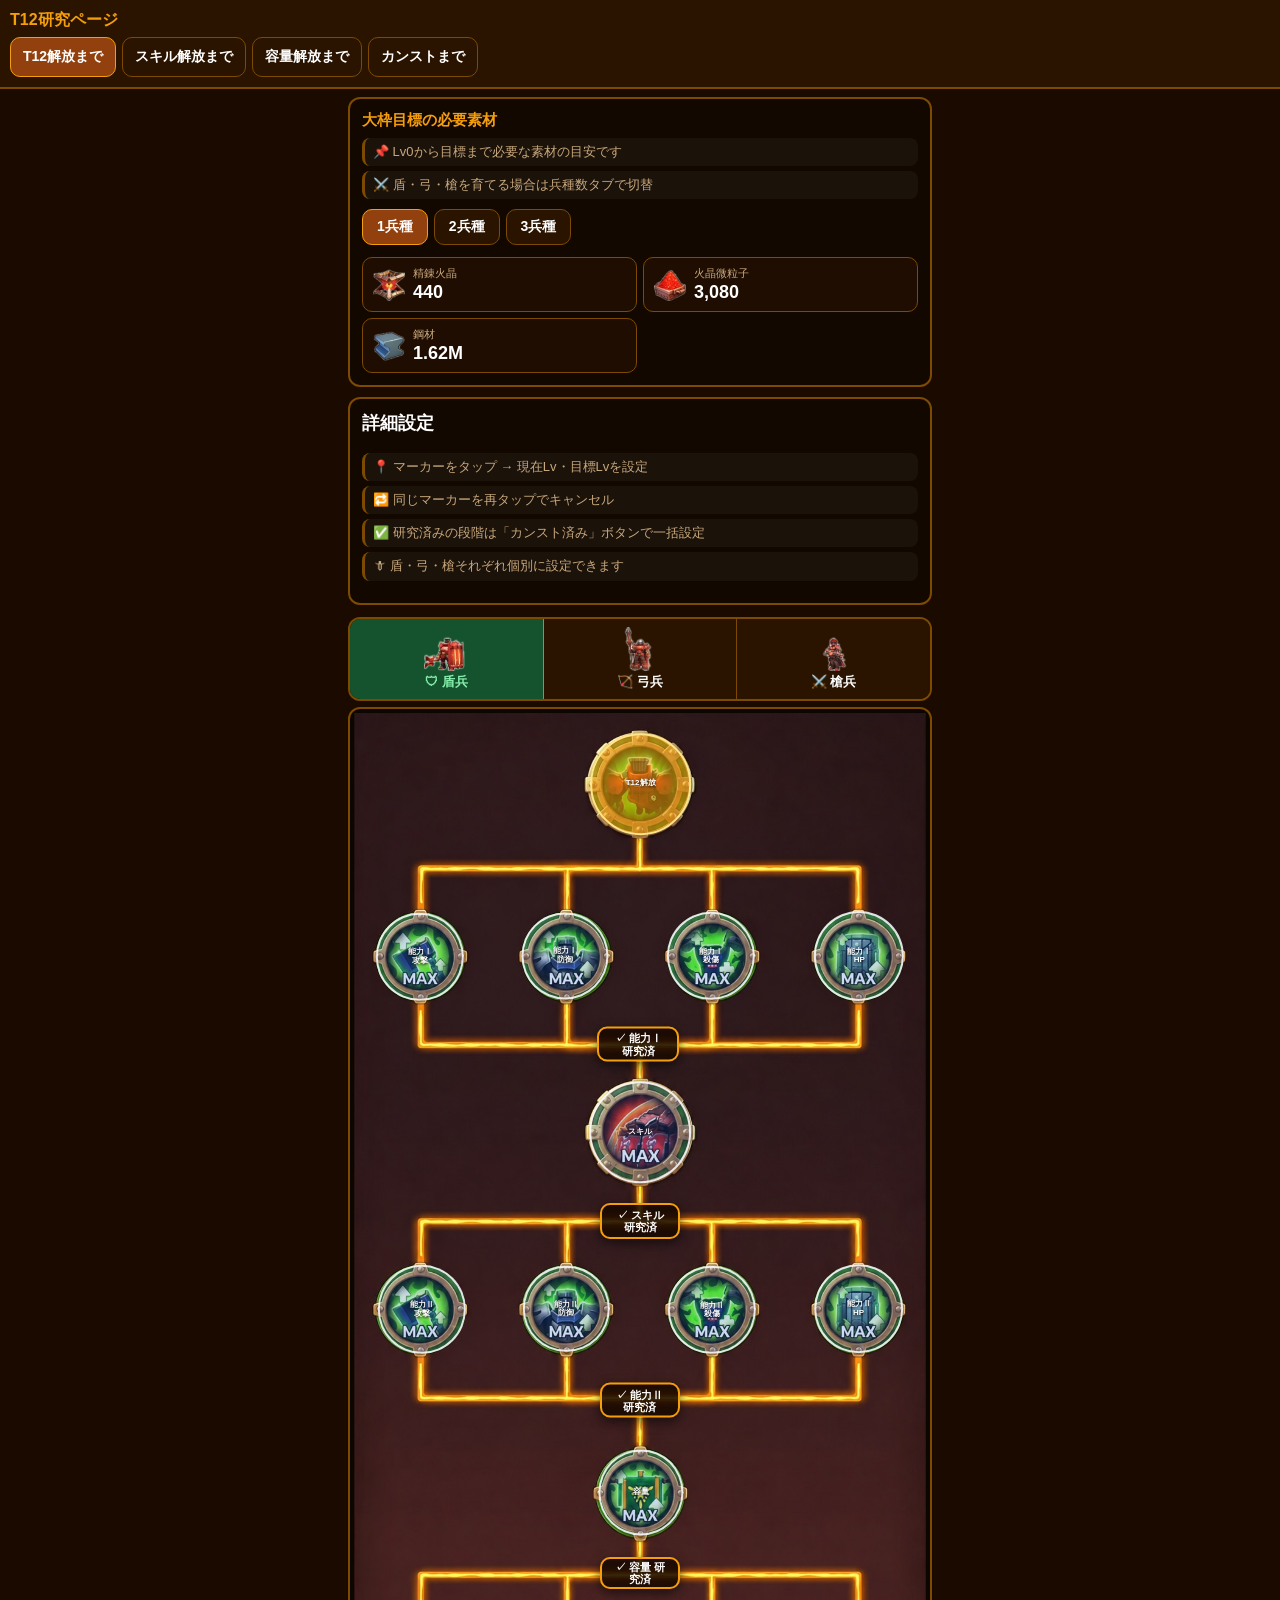
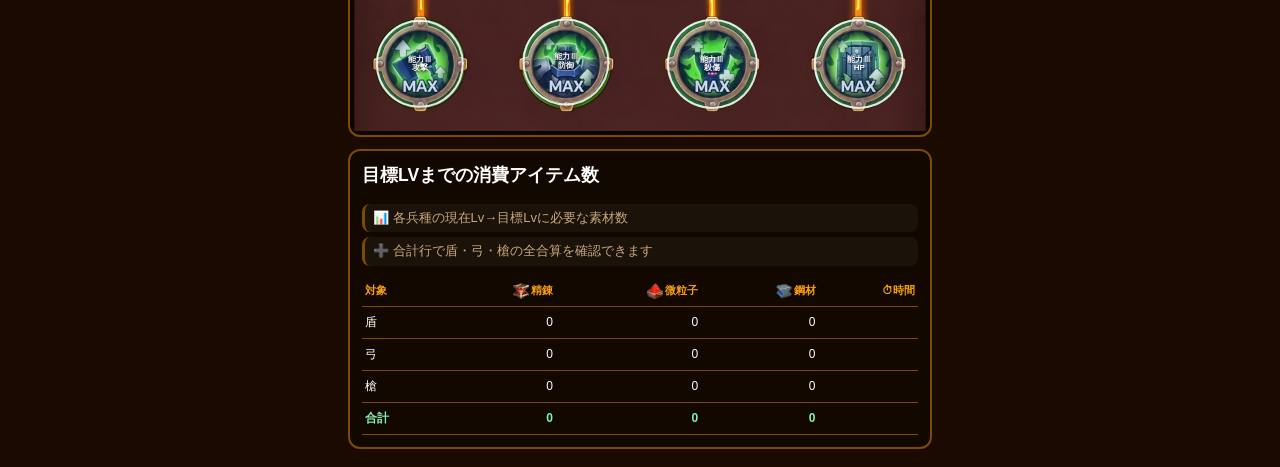
==== index.html @ 1736b0c7 "Update index.html" ====
<!doctype html>
<html lang="ja">
<head>
<meta charset="utf-8">
<meta name="viewport" content="width=device-width,initial-scale=1">
<title>T12研究ページ</title>
<style>
*{box-sizing:border-box;-webkit-tap-highlight-color:transparent}
body{margin:0;background:#1a0a00;color:#fff;font-family:Arial,"Yu Gothic",Meiryo,sans-serif;font-size:15px}
header{background:#2a1400;border-bottom:2px solid #7c4a00;padding:10px;display:flex;gap:6px;align-items:center;flex-wrap:wrap}
header strong{width:100%;font-size:16px;color:#f59e0b}
button,select{padding:10px 12px;border-radius:10px;border:1px solid #7c4a00;background:#2a1400;color:#fff;font-weight:700;font-size:14px;touch-action:manipulation}
button.active{background:#b45309;border-color:#f59e0b}
.goal.active{background:#92400e;border-color:#f59e0b}
.main{display:block;padding:8px;max-width:600px;margin:0 auto}
.stage{background:#0d0600;border:2px solid #7c4a00;border-radius:12px;overflow:hidden;padding:4px}
#treeWrap{position:relative;display:block;line-height:0;width:100%}
#treeImage{display:block;width:100%;height:auto}
.marker{position:absolute;transform:translate(-50%,-50%);border-radius:50%;background:rgba(37,99,235,.20);border:2px solid rgba(255,255,255,.85);display:flex;align-items:center;justify-content:center;text-align:center;line-height:1.05;font-size:8px;font-weight:900;color:#fff;text-shadow:0 1px 3px #000;cursor:pointer;z-index:5;padding:0}
.marker:hover,.marker.selected{background:rgba(245,158,11,.55);border-color:#fde68a}
.node-editor{display:none;position:fixed;left:8px;right:8px;bottom:8px;z-index:100;background:#1a0a00;border:2px solid #f59e0b;border-radius:16px;padding:12px;box-shadow:0 18px 50px rgba(0,0,0,.7);max-height:45vh;overflow:auto}
.node-editor.open{display:block}
.node-editor h3{margin:0 0 10px;color:#f59e0b}
.editor-row{display:grid;grid-template-columns:1fr 1fr;gap:10px;margin-bottom:10px}
.editor-row label{display:block;color:#fcd9a0;font-size:12px;margin-bottom:4px}
.editor-row select{width:100%}
.editor-actions{display:flex;gap:8px}
.editor-actions button{flex:1;padding:10px}
h2,h3{margin-top:0}
.info{color:#c9a87c;line-height:1.6;font-size:13px}
.goal-result{background:#120800;border:2px solid #7c4a00;border-radius:12px;padding:12px;margin-bottom:10px}
.goal-result h3{margin:0 0 8px;font-size:15px;color:#f59e0b}
.tree-troops{display:flex;gap:6px;margin:0 0 8px;flex-wrap:wrap}
.total-box{background:#120800;border:2px solid #7c4a00;border-radius:12px;padding:12px;margin-bottom:10px}
.result-table{width:100%;border-collapse:collapse;margin-top:8px}
.result-table th,.result-table td{border-bottom:1px solid #7c4a00;padding:7px 3px;text-align:right;font-size:12px}
.result-table th:first-child,.result-table td:first-child{text-align:left}
.result-table th{color:#f59e0b;font-size:11px}
.count-tabs{display:flex;gap:6px;margin:8px 0 12px}
.count-tab{padding:8px 14px;border-radius:10px;border:1px solid #7c4a00;background:#2a1400;color:#fff;font-weight:800;cursor:pointer;touch-action:manipulation}
.count-tab.active{background:#92400e;border-color:#f59e0b}
.material-grid{display:grid;grid-template-columns:1fr 1fr;gap:6px}
.material-card{background:#1e0d00;border:1px solid #7c4a00;border-radius:10px;padding:8px 10px;display:flex;align-items:center;gap:8px}
.material-icon{width:32px;height:32px;object-fit:contain;flex:none;image-rendering:auto}
.material-card .label{color:#c9a87c;font-size:11px}
.material-card .value{font-size:18px;font-weight:900;margin-top:1px;color:#fff}
.material-card.time-card{grid-column:1/-1}
.quick-btn{touch-action:none;-webkit-user-select:none;user-select:none;position:absolute;transform:translate(-50%,-50%);border-radius:10px;border:2px solid #f59e0b;background:rgba(26,10,0,.88);color:#fff;font-weight:900;font-size:11px;display:flex;align-items:center;justify-content:center;text-align:center;line-height:1.1;z-index:8;cursor:pointer;box-shadow:0 4px 12px rgba(0,0,0,.6)}
.quick-btn.selected{background:rgba(180,83,9,.88);border-color:#fde68a}
/* 兵種バー */
.troop-bar{display:flex;gap:0;margin:0 0 6px;border-radius:12px;overflow:hidden;border:2px solid #7c4a00}
.troop-bar .troop{flex:1;border-radius:0;border:none;border-right:1px solid #7c4a00;padding:8px 4px;font-size:13px;background:#2a1400;transition:background .15s;display:flex;flex-direction:column;align-items:center;gap:2px}
.troop-bar .troop:last-child{border-right:none}
.troop-bar .troop.active{background:#92400e;color:#fde68a;font-weight:900}
/* エディター */
.editor-header{display:flex;align-items:center;justify-content:space-between;margin-bottom:10px}
.editor-header h3{margin:0;color:#f59e0b;font-size:15px}
.close-x{background:none;border:none;color:#94a3b8;font-size:20px;padding:4px 8px;cursor:pointer;border-radius:6px}
.lv-block{padding:8px;border-radius:10px}
.current-block{background:#0d2a0d;border:1px solid #166534}
.current-block label{color:#86efac !important;font-weight:700}
.target-block{background:#1a1200;border:1px solid #92400e}
.target-block label{color:#fde68a !important;font-weight:700}
.btn-current{width:100%;margin-top:8px;background:#166534;border-color:#22c55e;font-size:12px;padding:7px}
.btn-target{width:100%;margin-top:8px;background:#92400e;border-color:#f59e0b;font-size:12px;padding:7px}
/* 兵種カラー */
.troop-bar .troop-shield.active{background:#14532d;border-color:#22c55e;color:#86efac}
.troop-bar .troop-bow.active{background:#713f12;border-color:#eab308;color:#fef08a}
.troop-bar .troop-spear.active{background:#1e3a5f;border-color:#3b82f6;color:#93c5fd}
.troop-bar .troop-shield:not(.active):hover{background:#166534}
.troop-bar .troop-bow:not(.active):hover{background:#854d0e}
.troop-bar .troop-spear:not(.active):hover{background:#1d4ed8}
/* リセットボタン */
.btn-reset{width:100%;margin-top:8px;background:#4c1d1d;border:1px solid #ef4444;color:#fca5a5;font-size:12px;padding:7px;border-radius:10px;font-weight:700;touch-action:manipulation}
/* 使い方説明リスト */
.info-list{margin:6px 0 10px;display:flex;flex-direction:column;gap:5px}
.info-item{font-size:13px;color:#c9a87c;padding:5px 8px;background:rgba(255,255,255,.04);border-radius:8px;border-left:3px solid #7c4a00;line-height:1.4}
/* テーブルアイコン */
.th-icon{width:16px;height:16px;vertical-align:middle;margin-right:2px;object-fit:contain}
.troop-img{width:44px;height:44px;object-fit:contain}
</style>
</head>
<body>
<header>
<strong style="width:100%;font-size:16px">T12研究ページ</strong>
<button class="goal active" data-goal="unlock">T12解放まで</button>
<button class="goal" data-goal="skill">スキル解放まで</button>
<button class="goal" data-goal="capacity">容量解放まで</button>
<button class="goal" data-goal="max">カンストまで</button>
</header>

<div class="main">
<section>
  <div class="goal-result">
    <h3>大枠目標の必要素材</h3>
    <div class="info-list">
  <div class="info-item">📌 Lv0から目標まで必要な素材の目安です</div>
  <div class="info-item">⚔️ 盾・弓・槍を育てる場合は兵種数タブで切替</div>
</div>
    <div class="count-tabs">
      <button class="count-tab active" data-count="1">1兵種</button>
      <button class="count-tab" data-count="2">2兵種</button>
      <button class="count-tab" data-count="3">3兵種</button>
    </div>
    <div id="goalResult"></div>
  </div>
  <div class="total-box" style="margin-bottom:12px">
    <h3>詳細設定</h3>
    <div class="info-list">
      <div class="info-item">📍 マーカーをタップ → 現在Lv・目標Lvを設定</div>
      <div class="info-item">🔁 同じマーカーを再タップでキャンセル</div>
      <div class="info-item">✅ 研究済みの段階は「カンスト済み」ボタンで一括設定</div>
      <div class="info-item">🗡 盾・弓・槍それぞれ個別に設定できます</div>
    </div>
  </div>
<div class="troop-bar">
    <button class="troop troop-shield active" data-troop="shield"><img src="shield_char.png" class="troop-img">🛡 盾兵</button>
    <button class="troop troop-bow" data-troop="bow"><img src="bow_char.png" class="troop-img">🏹 弓兵</button>
    <button class="troop troop-spear" data-troop="spear"><img src="spear_char.png" class="troop-img">⚔️ 槍兵</button>
  </div>
  <div class="stage">
  <div id="treeWrap">
    <img id="treeImage" src="S__123273220_0.jpg" alt="T12研究ツリー">
  </div>
</div>

  <div class="total-box" style="margin-top:12px">
    <h3>目標LVまでの消費アイテム数</h3>
    <div class="info-list">
  <div class="info-item">📊 各兵種の現在Lv→目標Lvに必要な素材数</div>
  <div class="info-item">➕ 合計行で盾・弓・槍の全合算を確認できます</div>
</div>
    <div id="totalResult"></div>
  </div>

</section>

<div id="nodeEditor" class="node-editor">
  <div class="editor-header">
    <h3 id="editorTitle">研究設定</h3>
    <button id="editorCloseX" class="close-x">✕</button>
  </div>
  <div class="editor-row">
    <div class="lv-block current-block">
      <label>📍 現在Lv</label>
      <select id="editorCurrent"></select>
      <button id="editorMaxCurrent" class="btn-current">✓ カンスト済み</button>
    </div>
    <div class="lv-block target-block">
      <label>🎯 目標Lv</label>
      <select id="editorTarget"></select>
      <button id="editorMaxTarget" class="btn-target">↑ Lv MAX</button>
    </div>
  </div>
  <div class="editor-actions">
    <button id="editorCalc">📊 計算する</button>
    <button id="editorClose">閉じる</button>
  </div>
</div>
</div>

<script>

const ICONS = {
  refined: "refined.png",
  particle: "particle.png",
  steel: "steel.png"
};

function materialCard(key, label, value){
  return `<div class="material-card">
    <img class="material-icon" src="${ICONS[key]}" alt="${label}">
    <div><div class="label">${label}</div><div class="value">${fmt(value)}</div></div>
  </div>`;
}

function fmtTime(sec){
  if(!sec || sec <= 0) return "";
  sec = Math.round(sec);
  const d = Math.floor(sec / 86400);
  const h = Math.floor((sec % 86400) / 3600);
  const m = Math.floor((sec % 3600) / 60);
  const s = sec % 60;
  const hms = [h,m,s].map(v=>String(v).padStart(2,"0")).join(":");
  return d > 0 ? d + "D " + hms : hms;
}

const GOAL_COSTS = {
  unlock:   { label:"T12解放まで",   steel:1620000,  refined:440,  particle:3080,  time:0 },
  skill:    { label:"スキル解放まで", steel:4263000,  refined:898,  particle:6235,  time:10087200 },
  capacity: { label:"容量解放まで",   steel:10274250, refined:2456, particle:30504, time:24110640 },
  max:      { label:"カンストまで",   steel:17774250, refined:3895, particle:67944, time:76814640 }
};
let resultTroopCount = 1;


function renderGoalResult(){
  const c = GOAL_COSTS[goal];
  const count = resultTroopCount;
  document.getElementById("goalResult").innerHTML = `
    <div class="material-grid">
      ${materialCard("refined", "精錬火晶", c.refined * count)}
      ${materialCard("particle", "火晶微粒子", c.particle * count)}
      ${materialCard("steel", "鋼材", c.steel * count)}
      ${c.time ? `<div class="material-card time-card"><div><div class="label">⏱ 研究時間</div><div class="value" style="font-size:16px">${fmtTime(c.time * count)}</div></div></div>` : ""}
    </div>
  `;
}


const COSTS = {
  unlock:       { refined:440,  particle:3080,  steel:1620000, time:0 },
  ability1_each:{ refined:77,   particle:545,   steel:510750,  time:1225800 },
  skill:        { refined:150,  particle:975,   steel:600000,  time:5184000 },
  ability2_each:{ refined:360,  particle:5610,  steel:1350000, time:3240000 },
  capacity:     { refined:117,  particle:1829,  steel:611250,  time:1063440 },
  ability3_each:{ refined:360,  particle:9360,  steel:1875000, time:13176000 }
};

function costForNode(key, lv){
  lv = Number(lv) || 0;
  if(lv <= 0) return {refined:0, particle:0, steel:0, time:0};
  if(key === "unlock"){
    return scaleCost(COSTS.unlock, lv / 1);
  }
  if(key.startsWith("ability1_")){
    return scaleCost(COSTS.ability1_each, lv / 20);
  }
  if(key === "skill"){
    return scaleCost(COSTS.skill, lv / 3);
  }
  if(key.startsWith("ability2_")){
    return scaleCost(COSTS.ability2_each, lv / 50);
  }
  if(key === "capacity"){
    return scaleCost(COSTS.capacity, lv / 15);
  }
  if(key.startsWith("ability3_")){
    return scaleCost(COSTS.ability3_each, lv / 50);
  }
  return {refined:0, particle:0, steel:0, time:0};
}

function scaleCost(c, rate){
  return {
    refined: c.refined * rate,
    particle: c.particle * rate,
    steel: c.steel * rate,
    time: (c.time || 0) * rate
  };
}

function addCost(a,b){
  a.refined += b.refined || 0;
  a.particle += b.particle || 0;
  a.steel += b.steel || 0;
  a.time += b.time || 0;
  return a;
}

function fmt(n){
  if(n >= 100000000) return (n/100000000).toFixed(2).replace(/\.00$/,"") + "億";
  if(n >= 1000000) return (n/1000000).toFixed(2).replace(/\.00$/,"") + "M";
  return Math.ceil(n).toLocaleString("ja-JP");
}

function normalizePrereqFor(type){
  const s = state[troop];

  // スキル以上 → 解放 + 能力Ⅰ4種MAX
  if(s.skill[type] > 0 || hasAny(type, ["ability2_atk","ability2_def","ability2_leth","ability2_hp","capacity","ability3_atk","ability3_def","ability3_leth","ability3_hp"])){
    s.unlock[type] = Math.max(s.unlock[type], 1);
    ["ability1_atk","ability1_def","ability1_leth","ability1_hp"].forEach(k => s[k][type] = Math.max(s[k][type], 20));
  }

  // 能力Ⅱ以上 → スキルMAX
  if(hasAny(type, ["ability2_atk","ability2_def","ability2_leth","ability2_hp","capacity","ability3_atk","ability3_def","ability3_leth","ability3_hp"])){
    s.skill[type] = Math.max(s.skill[type], 3);
  }

  // 容量以上 → 能力Ⅱ4種MAX
  if(s.capacity[type] > 0 || hasAny(type, ["ability3_atk","ability3_def","ability3_leth","ability3_hp"])){
    ["ability2_atk","ability2_def","ability2_leth","ability2_hp"].forEach(k => s[k][type] = Math.max(s[k][type], 50));
  }

  // 能力Ⅲ → 容量MAX
  if(hasAny(type, ["ability3_atk","ability3_def","ability3_leth","ability3_hp"])){
    s.capacity[type] = Math.max(s.capacity[type], 15);
  }
}

function hasAny(type, keys){
  return keys.some(k => state[troop][k][type] > 0);
}

function shortageForTroop(t){
  const total = {refined:0, particle:0, steel:0, time:0};
  Object.keys(nodeName).forEach(k=>{
    const cur = state[t][k].current || 0;
    const tar = state[t][k].target || 0;
    const diff = Math.max(0, tar - cur);
    const c1 = costForNode(k, cur);
    const c2 = costForNode(k, cur + diff);
    addCost(total, {
      refined: c2.refined - c1.refined,
      particle: c2.particle - c1.particle,
      steel: c2.steel - c1.steel,
      time: (c2.time || 0) - (c1.time || 0)
    });
  });
  return total;
}

function renderTotalResult(){
  const rows = ["shield","bow","spear"].map(t=>{
    const r = shortageForTroop(t);
    return `<tr><td>${troopName[t]}</td><td>${fmt(r.refined)}</td><td>${fmt(r.particle)}</td><td>${fmt(r.steel)}</td><td>${fmtTime(r.time)}</td></tr>`;
  }).join("");

  const total = {refined:0, particle:0, steel:0, time:0};
  ["shield","bow","spear"].forEach(t=>addCost(total, shortageForTroop(t)));

  document.getElementById("totalResult").innerHTML = `
    <table class="result-table">
      <thead><tr><th>対象</th><th><img src="refined.png" class="th-icon">精錬</th><th><img src="particle.png" class="th-icon">微粒子</th><th><img src="steel.png" class="th-icon">鋼材</th><th>⏱時間</th></tr></thead>
      <tbody>
        ${rows}
        <tr style="font-weight:900;color:#86efac"><td>合計</td><td>${fmt(total.refined)}</td><td>${fmt(total.particle)}</td><td>${fmt(total.steel)}</td><td>${fmtTime(total.time)}</td></tr>
      </tbody>
    </table>
  `;
}

const layouts = {"shield": {"unlock": {"x": 50.11, "y": 6.99, "size": 160}, "ability1_atk": {"x": 11.56, "y": 23.97, "size": 139}, "ability1_def": {"x": 36.89, "y": 23.91, "size": 137}, "ability1_leth": {"x": 62.44, "y": 23.91, "size": 139}, "ability1_hp": {"x": 88.33, "y": 23.91, "size": 142}, "skill": {"x": 50, "y": 41.2, "size": 160}, "ability2_atk": {"x": 11.89, "y": 58.62, "size": 139}, "ability2_def": {"x": 37.11, "y": 58.56, "size": 136}, "ability2_leth": {"x": 62.56, "y": 58.68, "size": 139}, "ability2_hp": {"x": 88.22, "y": 58.56, "size": 141}, "capacity": {"x": 50.11, "y": 76.6, "size": 134}, "ability3_atk": {"x": 11.56, "y": 93.46, "size": 139}, "ability3_def": {"x": 37.11, "y": 93.27, "size": 137}, "ability3_leth": {"x": 62.67, "y": 93.46, "size": 142}, "ability3_hp": {"x": 88.33, "y": 93.46, "size": 142}}, "bow": {"unlock": {"x": 50.44, "y": 10.11, "size": 158}, "ability1_atk": {"x": 12.11, "y": 25.55, "size": 144}, "ability1_def": {"x": 37.56, "y": 25.42, "size": 147}, "ability1_leth": {"x": 62.89, "y": 25.42, "size": 143}, "ability1_hp": {"x": 88.33, "y": 25.61, "size": 149}, "skill": {"x": 50.44, "y": 42.54, "size": 158}, "ability2_atk": {"x": 12.22, "y": 59.09, "size": 141}, "ability2_def": {"x": 37.44, "y": 59.16, "size": 143}, "ability2_leth": {"x": 62.89, "y": 59.16, "size": 141}, "ability2_hp": {"x": 88, "y": 59.03, "size": 142}, "capacity": {"x": 50.22, "y": 76.08, "size": 141}, "ability3_atk": {"x": 12.11, "y": 92.45, "size": 141}, "ability3_def": {"x": 37.56, "y": 92.52, "size": 141}, "ability3_leth": {"x": 62.89, "y": 92.45, "size": 141}, "ability3_hp": {"x": 88.11, "y": 92.52, "size": 142}}, "spear": {"unlock": {"x": 49.89, "y": 10.13, "size": 160}, "ability1_atk": {"x": 12.11, "y": 26.58, "size": 143}, "ability1_def": {"x": 37.11, "y": 26.51, "size": 143}, "ability1_leth": {"x": 61.89, "y": 26.51, "size": 144}, "ability1_hp": {"x": 87.67, "y": 26.58, "size": 143}, "skill": {"x": 49.78, "y": 44.65, "size": 160}, "ability2_atk": {"x": 12.11, "y": 61.22, "size": 144}, "ability2_def": {"x": 37.11, "y": 61.16, "size": 144}, "ability2_leth": {"x": 61.56, "y": 61.28, "size": 144}, "ability2_hp": {"x": 87.44, "y": 61.28, "size": 144}, "capacity": {"x": 49.56, "y": 78.42, "size": 144}, "ability3_atk": {"x": 12.11, "y": 93.24, "size": 144}, "ability3_def": {"x": 37, "y": 93.18, "size": 144}, "ability3_leth": {"x": 61.78, "y": 93.18, "size": 144}, "ability3_hp": {"x": 87.44, "y": 93.05, "size": 144}}};
const imageMap = {
  shield:"S__123273220_0.jpg",
  bow:"S__123273221_0.jpg",
  spear:"S__123273222_0.jpg"
};
const troopName = {shield:"盾", bow:"弓", spear:"槍"};
const nodeName = {
  unlock:"T12解放",
  ability1_atk:"能力Ⅰ 攻撃",
  ability1_def:"能力Ⅰ 防御",
  ability1_leth:"能力Ⅰ 殺傷",
  ability1_hp:"能力Ⅰ HP",
  skill:"スキル",
  ability2_atk:"能力Ⅱ 攻撃",
  ability2_def:"能力Ⅱ 防御",
  ability2_leth:"能力Ⅱ 殺傷",
  ability2_hp:"能力Ⅱ HP",
  capacity:"容量",
  ability3_atk:"能力Ⅲ 攻撃",
  ability3_def:"能力Ⅲ 防御",
  ability3_leth:"能力Ⅲ 殺傷",
  ability3_hp:"能力Ⅲ HP"
};
const maxLv = {
  unlock:1, skill:3, capacity:15,
  ability1_atk:20, ability1_def:20, ability1_leth:20, ability1_hp:20,
  ability2_atk:50, ability2_def:50, ability2_leth:50, ability2_hp:50,
  ability3_atk:50, ability3_def:50, ability3_leth:50, ability3_hp:50
};
let troop = "shield";
let selected = "unlock";
let goal = "unlock";
const state = {
  shield: makeState(),
  bow: makeState(),
  spear: makeState()
};

function makeState(){
  const s = {};
  Object.keys(nodeName).forEach(k => s[k] = { current:0, target:0 });
  return s;
}

const goalPreset = {
  unlock: {
    unlock:1,
    ability1_atk:0, ability1_def:0, ability1_leth:0, ability1_hp:0,
    skill:0,
    ability2_atk:0, ability2_def:0, ability2_leth:0, ability2_hp:0,
    capacity:0,
    ability3_atk:0, ability3_def:0, ability3_leth:0, ability3_hp:0
  },
  skill: {
    unlock:1,
    ability1_atk:20, ability1_def:20, ability1_leth:20, ability1_hp:20,
    skill:3,
    ability2_atk:0, ability2_def:0, ability2_leth:0, ability2_hp:0,
    capacity:0,
    ability3_atk:0, ability3_def:0, ability3_leth:0, ability3_hp:0
  },
  capacity: {
    unlock:1,
    ability1_atk:20, ability1_def:20, ability1_leth:20, ability1_hp:20,
    skill:3,
    ability2_atk:50, ability2_def:50, ability2_leth:50, ability2_hp:50,
    capacity:15,
    ability3_atk:0, ability3_def:0, ability3_leth:0, ability3_hp:0
  },
  max: {
    unlock:1,
    ability1_atk:20, ability1_def:20, ability1_leth:20, ability1_hp:20,
    skill:3,
    ability2_atk:50, ability2_def:50, ability2_leth:50, ability2_hp:50,
    capacity:15,
    ability3_atk:50, ability3_def:50, ability3_leth:50, ability3_hp:50
  }
};

const goalLabel = {
  unlock: "T12解放まで",
  skill: "スキル解放まで",
  capacity: "容量解放まで",
  max: "カンストまで"
};

function applyGoalToTroop(){
  const preset = goalPreset[goal];
  Object.keys(preset).forEach(k => {
    state[troop][k].target = preset[k];
  });
  normalizePrereqFor("target");
}

function applyPresetTo(type, presetName){
  const preset = goalPreset[presetName] || goalPreset.unlock;
  Object.keys(preset).forEach(k => {
    state[troop][k][type] = preset[k];
  });
  normalizePrereqFor(type);
  renderTable();
  focusRow(selected);
}

function setupPresetButtons(){
  document.querySelectorAll(".current-set").forEach(b=>b.addEventListener("click",()=>{
    applyPresetTo("current", b.dataset.current);
  }));
  document.querySelectorAll(".target-set").forEach(b=>b.addEventListener("click",()=>{
    applyPresetTo("target", b.dataset.target);
  }));
}

const wrap = document.getElementById("treeWrap");
const img = document.getElementById("treeImage");


const quickButtonName = {
  ability1_max: "✓ 能力Ⅰ\n研究済",
  skill_max: "✓ スキル\n研究済",
  ability2_max: "✓ 能力Ⅱ\n研究済",
  capacity_max: "✓ 容量\n研究済"
};

const quickButtonData = {
  "shield": {
    "ability1_max": {
      "x": 49.66,
      "y": 32.55,
      "w": 82,
      "h": 35
    },
    "skill_max": {
      "x": 50.07,
      "y": 49.96,
      "w": 80,
      "h": 36
    },
    "ability2_max": {
      "x": 49.93,
      "y": 67.53,
      "w": 80,
      "h": 35
    },
    "capacity_max": {
      "x": 49.93,
      "y": 84.48,
      "w": 80,
      "h": 32
    }
  },
  "bow": {
    "ability1_max": {
      "x": 50.21,
      "y": 34.18,
      "w": 80,
      "h": 33
    },
    "skill_max": {
      "x": 50.21,
      "y": 50.63,
      "w": 80,
      "h": 33
    },
    "ability2_max": {
      "x": 50.07,
      "y": 67.62,
      "w": 80,
      "h": 35
    },
    "capacity_max": {
      "x": 50.34,
      "y": 84.14,
      "w": 80,
      "h": 35
    }
  },
  "spear": {
    "ability1_max": {
      "x": 49.93,
      "y": 35.55,
      "w": 80,
      "h": 34
    },
    "skill_max": {
      "x": 49.79,
      "y": 52.53,
      "w": 80,
      "h": 30
    },
    "ability2_max": {
      "x": 49.79,
      "y": 70.36,
      "w": 80,
      "h": 32
    },
    "capacity_max": {
      "x": 49.79,
      "y": 85.4,
      "w": 80,
      "h": 30
    }
  }
};

let selectedQuick = "ability1_max";

function initQuickSelect(){}

function syncQuickControls(){}

function updateQuickJson(){}


function quickMap(key){
  return {
    ability1_max:["ability1_atk","ability1_def","ability1_leth","ability1_hp"],
    skill_max:["skill"],
    ability2_max:["ability2_atk","ability2_def","ability2_leth","ability2_hp"],
    capacity_max:["capacity"]
  }[key] || [];
}

function isQuickApplied(key){
  return quickMap(key).every(n => state[troop][n].current >= maxLv[n]);
}

function renderQuickButtons(){
  document.querySelectorAll(".quick-btn").forEach(x=>x.remove());

  Object.keys(quickButtonName).forEach(k=>{
    const d = quickButtonData[troop][k];
    const b = document.createElement("button");
    b.className = "quick-btn" + (isQuickApplied(k) ? " selected" : "");
    b.dataset.key = k;
    b.innerHTML = quickButtonName[k].replace("\\n", "<br>");
    b.style.left = d.x + "%";
    b.style.top = d.y + "%";
    b.style.width = d.w + "px";
    b.style.height = d.h + "px";
    b.addEventListener("click", e=>{
      e.stopPropagation();
      applyQuickAction(k);
    });
    wrap.appendChild(b);
  });
}

function enableQuickDrag(btn){}

function applyQuickAction(key){
  const keys = quickMap(key);
  const already = isQuickApplied(key);
  keys.forEach(n=>{
    state[troop][n].current = already ? 0 : maxLv[n];
  });
  normalizePrereqFor("current");
  renderTotalResult();
  renderQuickButtons();
}


function makeOptions(max){
  let s="";
  for(let i=0;i<=max;i++) s += `<option value="${i}">Lv${i}</option>`;
  return s;
}

function renderMarkers(){
  const imgEl = document.getElementById("treeImage");
  if(!imgEl.clientWidth){
    imgEl.addEventListener("load", renderMarkers, {once:true});
    return;
  }
  document.querySelectorAll(".marker").forEach(m=>m.remove());
  const layout = layouts[troop];
  const scale = imgEl.clientWidth / 900;
  Object.keys(nodeName).forEach(k=>{
    const p = layout[k];
    if(!p){ console.warn("layout missing: "+k); return; }
    const m = document.createElement("button");
    m.className = "marker" + (k===selected ? " selected" : "");
    m.dataset.key = k;
    m.innerHTML = nodeName[k].replace(" ","<br>");
    m.style.left = p.x + "%";
    m.style.top = p.y + "%";
    const displaySize = Math.max(32, p.size * scale);
    m.style.width = displaySize + "px";
    m.style.height = displaySize + "px";
    m.addEventListener("click",()=>{
      if(selected === k && document.getElementById("nodeEditor").classList.contains("open")){
        selected = "";
        closeEditor();
        renderMarkers();
        return;
      }
      selected = k;
      renderMarkers();
      focusRow(k);
    });
    wrap.appendChild(m);
  });
  renderQuickButtons();
}

function renderTable(){
  renderTotalResult();
}

function focusRow(k){
  selected = k;
  renderMarkers();
  openEditor(k);
}


function makeEditorOptions(max, value){
  let s = "";
  for(let i=0;i<=max;i++){
    s += `<option value="${i}" ${i===value ? "selected" : ""}>Lv${i}${i===0 ? "（未解放）" : ""}</option>`;
  }
  return s;
}

function openEditor(k){
  const editor = document.getElementById("nodeEditor");
  document.getElementById("editorTitle").textContent = nodeName[k];
  const cur = document.getElementById("editorCurrent");
  const tar = document.getElementById("editorTarget");
  cur.innerHTML = makeEditorOptions(maxLv[k], state[troop][k].current);
  tar.innerHTML = makeEditorOptions(maxLv[k], state[troop][k].target);
  cur.onchange = e => {
    state[troop][k].current = Number(e.target.value);
    normalizePrereqFor("current");
    openEditor(k);
    renderTotalResult();
  };
  tar.onchange = e => {
    state[troop][k].target = Number(e.target.value);
    normalizePrereqFor("target");
    openEditor(k);
    renderTotalResult();
  };
  const btnCur = document.getElementById("editorMaxCurrent");
  const btnTar = document.getElementById("editorMaxTarget");
  btnCur.textContent = state[troop][k].current >= maxLv[k] ? "↩ リセット" : "✓ カンスト済み";
  btnCur.className = state[troop][k].current >= maxLv[k] ? "btn-reset" : "btn-current";
  btnTar.textContent = state[troop][k].target >= maxLv[k] ? "↩ リセット" : "↑ Lv MAX";
  btnTar.className = state[troop][k].target >= maxLv[k] ? "btn-reset" : "btn-target";
  btnCur.onclick = () => {
    state[troop][k].current = state[troop][k].current >= maxLv[k] ? 0 : maxLv[k];
    normalizePrereqFor("current");
    openEditor(k);
    renderTotalResult();
  };
  btnTar.onclick = () => {
    state[troop][k].target = state[troop][k].target >= maxLv[k] ? 0 : maxLv[k];
    normalizePrereqFor("target");
    openEditor(k);
    renderTotalResult();
  };
  editor.classList.add("open");
}

function closeEditor(){
  document.getElementById("nodeEditor").classList.remove("open");
}

function calculateAndScroll(){
  renderTotalResult();
  closeEditor();
  const result = document.getElementById("totalResult");
  if(result){
    result.scrollIntoView({behavior:"smooth", block:"start"});
  }
}


function switchTroop(t){
  troop = t;
  selected = "unlock";
  img.src = imageMap[troop];
  document.querySelectorAll(".troop").forEach(b=>{
    b.classList.toggle("active", b.dataset.troop===troop);
  });
  renderTable();
  renderMarkers();
  syncQuickControls();
  closeEditor();
}

document.querySelectorAll(".goal").forEach(b=>b.addEventListener("click",()=>{
  goal = b.dataset.goal;
  document.querySelectorAll(".goal").forEach(x=>x.classList.toggle("active", x.dataset.goal===goal));
  renderGoalResult();
  renderTable();
}));

document.querySelectorAll(".count-tab").forEach(b=>b.addEventListener("click",()=>{
  resultTroopCount = Number(b.dataset.count);
  document.querySelectorAll(".count-tab").forEach(x=>x.classList.toggle("active", x.dataset.count===String(resultTroopCount)));
  renderGoalResult();
}));

document.querySelectorAll(".troop").forEach(b=>b.addEventListener("click",()=>switchTroop(b.dataset.troop)));
document.getElementById("editorClose").addEventListener("click", closeEditor);
document.getElementById("editorCloseX").addEventListener("click", ()=>{ selected=""; closeEditor(); renderMarkers(); });
document.getElementById("editorCalc").addEventListener("click", calculateAndScroll);
setupPresetButtons();
initQuickSelect();

renderGoalResult();
renderTotalResult();
renderTable();
renderMarkers();
window.addEventListener("resize", renderMarkers);
document.getElementById("treeImage").addEventListener("load", renderMarkers);
</script>
</body>
</html>
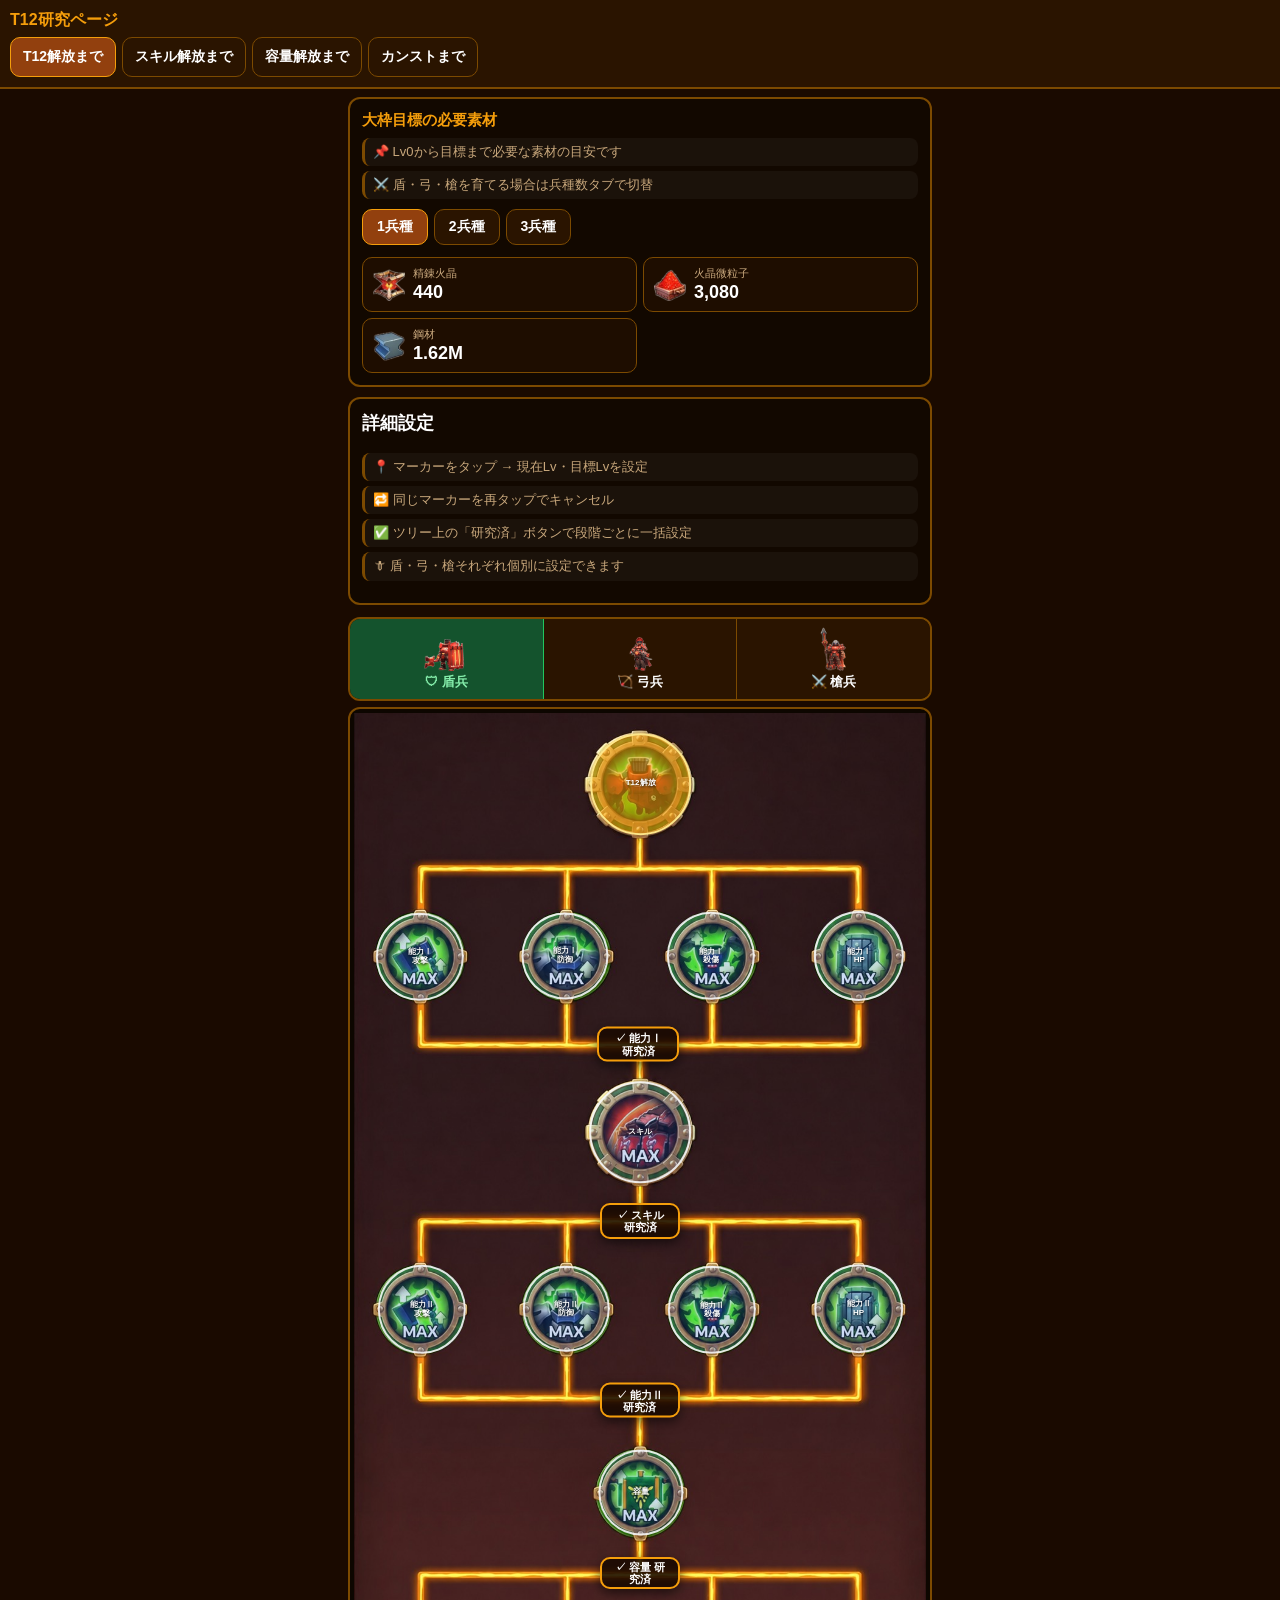
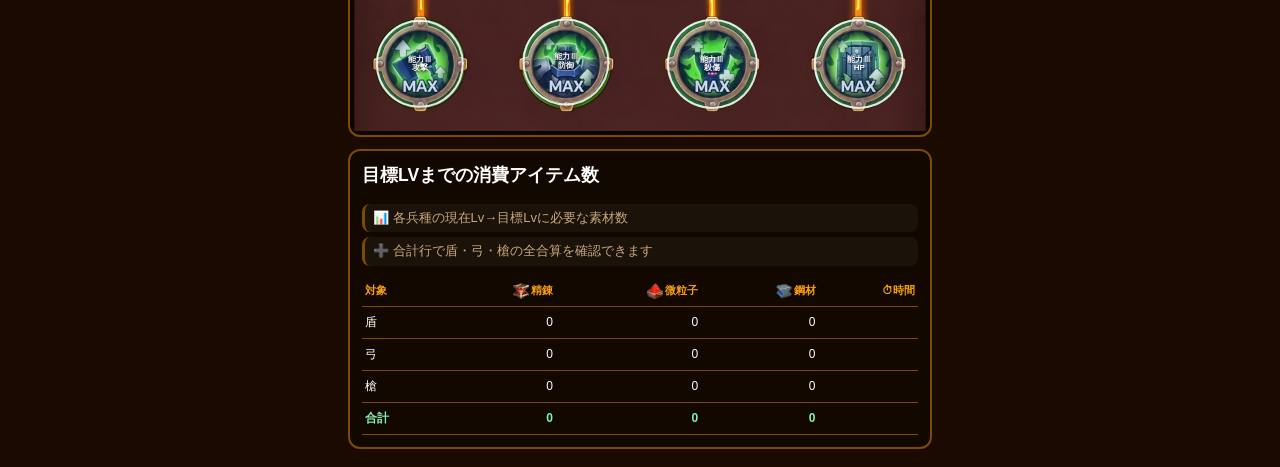
==== commit 931e3957: "Update index.html" ====
--- a/index.html
+++ b/index.html
@@ -109,7 +109,7 @@
     <div class="info-list">
       <div class="info-item">📍 マーカーをタップ → 現在Lv・目標Lvを設定</div>
       <div class="info-item">🔁 同じマーカーを再タップでキャンセル</div>
-      <div class="info-item">✅ 研究済みの段階は「カンスト済み」ボタンで一括設定</div>
+      <div class="info-item">✅ ツリー上の「研究済」ボタンで段階ごとに一括設定</div>
       <div class="info-item">🗡 盾・弓・槍それぞれ個別に設定できます</div>
     </div>
   </div>
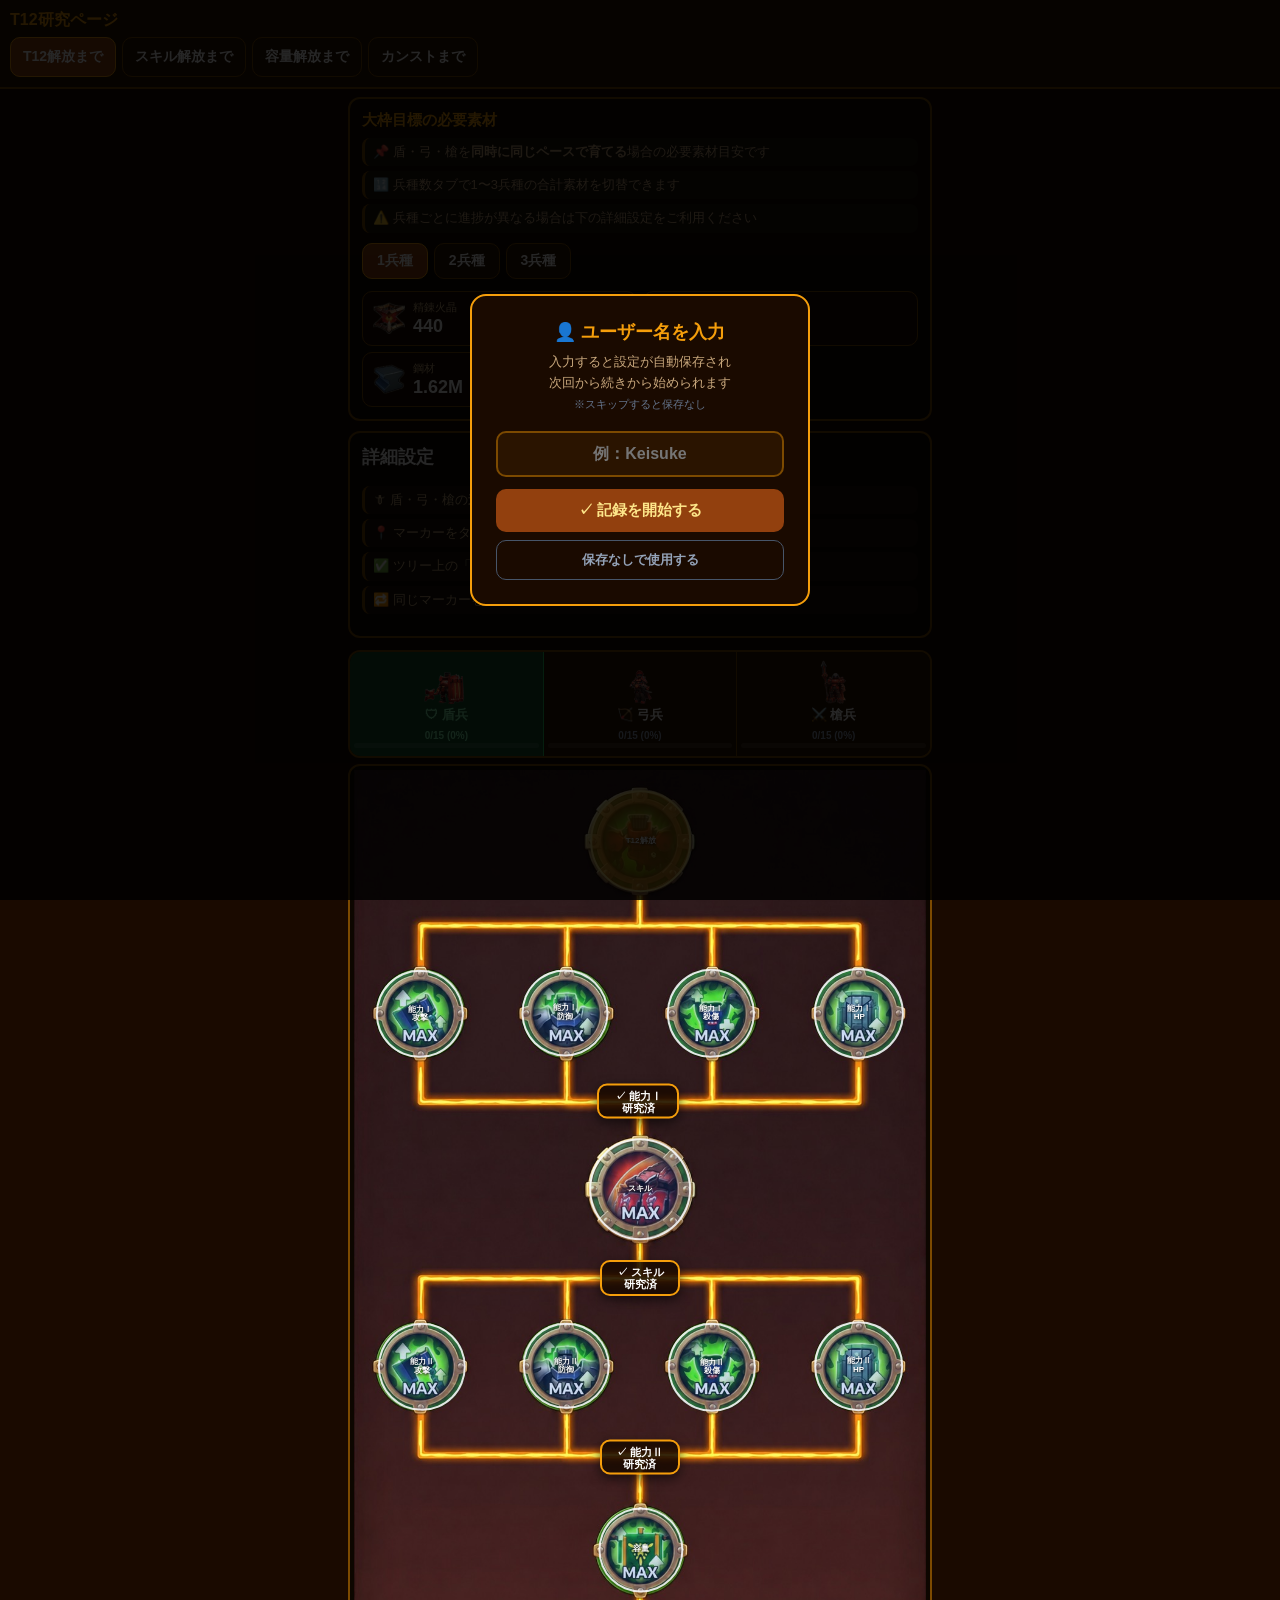
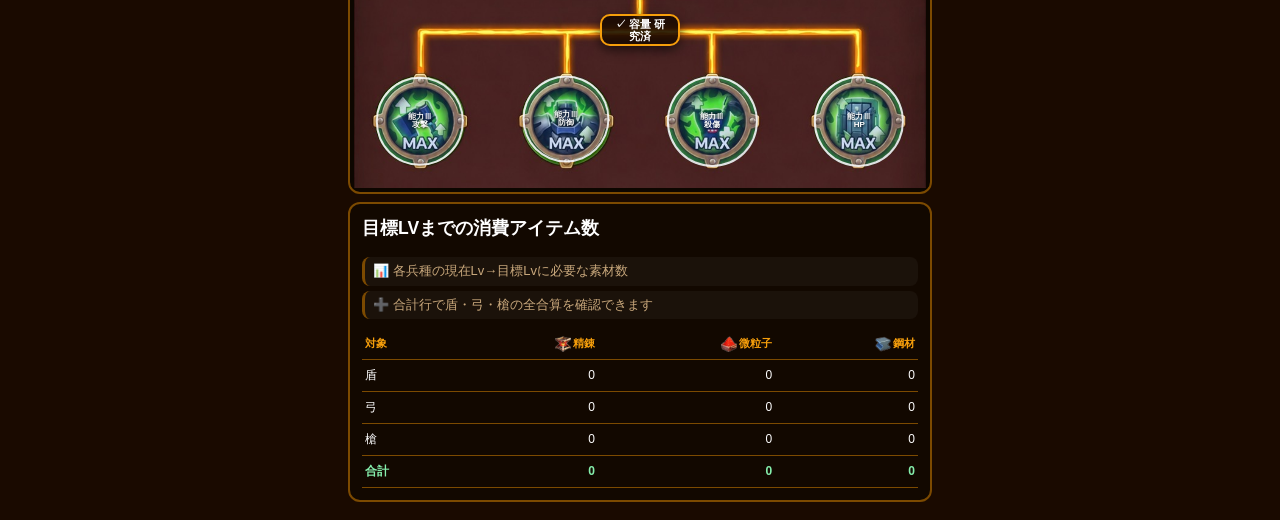
==== commit 376ed186: "Update index.html" ====
--- a/index.html
+++ b/index.html
@@ -18,7 +18,7 @@
 #treeImage{display:block;width:100%;height:auto}
 .marker{position:absolute;transform:translate(-50%,-50%);border-radius:50%;background:rgba(37,99,235,.20);border:2px solid rgba(255,255,255,.85);display:flex;align-items:center;justify-content:center;text-align:center;line-height:1.05;font-size:8px;font-weight:900;color:#fff;text-shadow:0 1px 3px #000;cursor:pointer;z-index:5;padding:0}
 .marker:hover,.marker.selected{background:rgba(245,158,11,.55);border-color:#fde68a}
-.node-editor{display:none;position:fixed;left:8px;right:8px;bottom:8px;z-index:100;background:#1a0a00;border:2px solid #f59e0b;border-radius:16px;padding:12px;box-shadow:0 18px 50px rgba(0,0,0,.7);max-height:45vh;overflow:auto}
+.node-editor{display:none;background:#1a0a00;border:2px solid #f59e0b;border-radius:16px;padding:12px;box-shadow:0 8px 30px rgba(0,0,0,.6);margin-top:8px}
 .node-editor.open{display:block}
 .node-editor h3{margin:0 0 10px;color:#f59e0b}
 .editor-row{display:grid;grid-template-columns:1fr 1fr;gap:10px;margin-bottom:10px}
@@ -75,18 +75,60 @@
 /* 使い方説明リスト */
 .info-list{margin:6px 0 10px;display:flex;flex-direction:column;gap:5px}
 .info-item{font-size:13px;color:#c9a87c;padding:5px 8px;background:rgba(255,255,255,.04);border-radius:8px;border-left:3px solid #7c4a00;line-height:1.4}
+/* 進捗バー */
+.troop-progress{width:100%;margin-top:4px}
+.progress-count{font-size:10px;color:#94a3b8;margin-bottom:2px;font-weight:600}
+.troop-shield.active .progress-count{color:#86efac}
+.troop-bow.active .progress-count{color:#fef08a}
+.troop-spear.active .progress-count{color:#93c5fd}
+.progress-bar-bg{width:100%;height:5px;background:rgba(255,255,255,.12);border-radius:4px;overflow:hidden}
+.progress-bar-fill{height:100%;border-radius:4px;transition:width .3s ease}
+.troop-shield .progress-bar-fill{background:#22c55e}
+.troop-bow .progress-bar-fill{background:#eab308}
+.troop-spear .progress-bar-fill{background:#3b82f6}
 /* テーブルアイコン */
 .th-icon{width:16px;height:16px;vertical-align:middle;margin-right:2px;object-fit:contain}
 .troop-img{width:44px;height:44px;object-fit:contain}
+/* ユーザー名オーバーレイ */
+#userOverlay{position:fixed;inset:0;background:rgba(0,0,0,.85);z-index:200;display:flex;align-items:center;justify-content:center;padding:20px}
+#userOverlay.hidden{display:none}
+.user-dialog{background:#1a0a00;border:2px solid #f59e0b;border-radius:16px;padding:24px;width:100%;max-width:340px;text-align:center}
+.user-dialog h2{color:#f59e0b;margin:0 0 8px;font-size:18px}
+.user-dialog p{color:#c9a87c;font-size:13px;margin:0 0 16px;line-height:1.6}
+.user-input{width:100%;padding:12px;border-radius:10px;border:2px solid #7c4a00;background:#2a1400;color:#fff;font-size:16px;margin-bottom:12px;text-align:center;font-weight:700}
+.user-input:focus{outline:none;border-color:#f59e0b}
+.btn-start{width:100%;padding:12px;border-radius:10px;border:none;background:#92400e;color:#fde68a;font-size:15px;font-weight:900;cursor:pointer;margin-bottom:8px;touch-action:manipulation}
+.btn-start:active{background:#b45309}
+.btn-skip{width:100%;padding:10px;border-radius:10px;border:1px solid #475569;background:transparent;color:#94a3b8;font-size:13px;cursor:pointer;touch-action:manipulation}
+/* ヘッダーユーザー情報 */
+.header-user{display:flex;align-items:center;gap:8px;margin-left:auto}
+.header-username{color:#fde68a;font-size:13px;font-weight:700}
+.btn-user-reset{padding:5px 10px;font-size:11px;background:#4c1d1d;border:1px solid #ef4444;color:#fca5a5;border-radius:8px;cursor:pointer;touch-action:manipulation}
 </style>
 </head>
 <body>
+
+<!-- ユーザー名入力オーバーレイ -->
+<div id="userOverlay">
+  <div class="user-dialog">
+    <h2>👤 ユーザー名を入力</h2>
+    <p>入力すると設定が自動保存され<br>次回から続きから始められます<br><small style="color:#64748b">※スキップすると保存なし</small></p>
+    <input id="userNameInput" class="user-input" type="text" placeholder="例：Keisuke" maxlength="20">
+    <button class="btn-start" id="btnUserStart">✓ 記録を開始する</button>
+    <button class="btn-skip" id="btnUserSkip">保存なしで使用する</button>
+  </div>
+</div>
+
 <header>
 <strong style="width:100%;font-size:16px">T12研究ページ</strong>
 <button class="goal active" data-goal="unlock">T12解放まで</button>
 <button class="goal" data-goal="skill">スキル解放まで</button>
 <button class="goal" data-goal="capacity">容量解放まで</button>
 <button class="goal" data-goal="max">カンストまで</button>
+<div class="header-user" id="headerUser" style="display:none">
+  <span class="header-username" id="headerUsername"></span>
+  <button class="btn-user-reset" id="btnChangeUser">変更</button>
+</div>
 </header>
 
 <div class="main">
@@ -94,8 +136,9 @@
   <div class="goal-result">
     <h3>大枠目標の必要素材</h3>
     <div class="info-list">
-  <div class="info-item">📌 Lv0から目標まで必要な素材の目安です</div>
-  <div class="info-item">⚔️ 盾・弓・槍を育てる場合は兵種数タブで切替</div>
+  <div class="info-item">📌 盾・弓・槍を<strong>同時に同じペースで育てる</strong>場合の必要素材目安です</div>
+  <div class="info-item">🔢 兵種数タブで1〜3兵種の合計素材を切替できます</div>
+  <div class="info-item">⚠️ 兵種ごとに進捗が異なる場合は下の詳細設定をご利用ください</div>
 </div>
     <div class="count-tabs">
       <button class="count-tab active" data-count="1">1兵種</button>
@@ -107,33 +150,43 @@
   <div class="total-box" style="margin-bottom:12px">
     <h3>詳細設定</h3>
     <div class="info-list">
-      <div class="info-item">📍 マーカーをタップ → 現在Lv・目標Lvを設定</div>
+      <div class="info-item">🗡 盾・弓・槍の<strong>進捗がバラバラな場合</strong>はここで兵種ごとに個別設定</div>
+      <div class="info-item">📍 マーカーをタップ → 現在Lv・目標Lvを設定して不足分を計算</div>
+      <div class="info-item">✅ ツリー上の「研究済」ボタンで段階ごとに一括入力できます</div>
       <div class="info-item">🔁 同じマーカーを再タップでキャンセル</div>
-      <div class="info-item">✅ ツリー上の「研究済」ボタンで段階ごとに一括設定</div>
-      <div class="info-item">🗡 盾・弓・槍それぞれ個別に設定できます</div>
     </div>
   </div>
 <div class="troop-bar">
-    <button class="troop troop-shield active" data-troop="shield"><img src="shield_char.png" class="troop-img">🛡 盾兵</button>
-    <button class="troop troop-bow" data-troop="bow"><img src="bow_char.png" class="troop-img">🏹 弓兵</button>
-    <button class="troop troop-spear" data-troop="spear"><img src="spear_char.png" class="troop-img">⚔️ 槍兵</button>
+    <button class="troop troop-shield active" data-troop="shield">
+      <img src="shield_char.png" class="troop-img">
+      <span>🛡 盾兵</span>
+      <div class="troop-progress">
+        <div class="progress-count" id="prog-count-shield">0/15</div>
+        <div class="progress-bar-bg"><div class="progress-bar-fill" id="prog-bar-shield" style="width:0%"></div></div>
+      </div>
+    </button>
+    <button class="troop troop-bow" data-troop="bow">
+      <img src="bow_char.png" class="troop-img">
+      <span>🏹 弓兵</span>
+      <div class="troop-progress">
+        <div class="progress-count" id="prog-count-bow">0/15</div>
+        <div class="progress-bar-bg"><div class="progress-bar-fill" id="prog-bar-bow" style="width:0%"></div></div>
+      </div>
+    </button>
+    <button class="troop troop-spear" data-troop="spear">
+      <img src="spear_char.png" class="troop-img">
+      <span>⚔️ 槍兵</span>
+      <div class="troop-progress">
+        <div class="progress-count" id="prog-count-spear">0/15</div>
+        <div class="progress-bar-bg"><div class="progress-bar-fill" id="prog-bar-spear" style="width:0%"></div></div>
+      </div>
+    </button>
   </div>
   <div class="stage">
   <div id="treeWrap">
     <img id="treeImage" src="S__123273220_0.jpg" alt="T12研究ツリー">
   </div>
 </div>
-
-  <div class="total-box" style="margin-top:12px">
-    <h3>目標LVまでの消費アイテム数</h3>
-    <div class="info-list">
-  <div class="info-item">📊 各兵種の現在Lv→目標Lvに必要な素材数</div>
-  <div class="info-item">➕ 合計行で盾・弓・槍の全合算を確認できます</div>
-</div>
-    <div id="totalResult"></div>
-  </div>
-
-</section>
 
 <div id="nodeEditor" class="node-editor">
   <div class="editor-header">
@@ -157,9 +210,126 @@
     <button id="editorClose">閉じる</button>
   </div>
 </div>
+
+  <div class="total-box" style="margin-top:8px">
+    <h3>目標LVまでの消費アイテム数</h3>
+    <div class="info-list">
+  <div class="info-item">📊 各兵種の現在Lv→目標Lvに必要な素材数</div>
+  <div class="info-item">➕ 合計行で盾・弓・槍の全合算を確認できます</div>
 </div>
+    <div id="totalResult"></div>
+  </div>
+
+</section>
+</div>
 
 <script>
+
+// =========================================================
+// ユーザー名・LocalStorage管理
+// =========================================================
+const SAVE_KEY_PREFIX = "t12_";
+let currentUser = null; // null = 保存なし
+
+function getSaveKey(){
+  return SAVE_KEY_PREFIX + currentUser;
+}
+
+function saveState(){
+  if(!currentUser) return;
+  const data = {
+    state: state,
+    troop: troop,
+    goal: goal,
+    resultTroopCount: resultTroopCount,
+    savedAt: new Date().toISOString()
+  };
+  localStorage.setItem(getSaveKey(), JSON.stringify(data));
+}
+
+function loadState(){
+  if(!currentUser) return false;
+  const raw = localStorage.getItem(getSaveKey());
+  if(!raw) return false;
+  try {
+    const data = JSON.parse(raw);
+    // stateを復元
+    ["shield","bow","spear"].forEach(t => {
+      if(data.state && data.state[t]){
+        Object.keys(nodeName).forEach(k => {
+          if(data.state[t][k]){
+            state[t][k].current = data.state[t][k].current || 0;
+            state[t][k].target  = data.state[t][k].target  || 0;
+          }
+        });
+      }
+    });
+    if(data.goal) goal = data.goal;
+    if(data.resultTroopCount) resultTroopCount = data.resultTroopCount;
+    if(data.troop) troop = data.troop;
+    return true;
+  } catch(e){ return false; }
+}
+
+function initUser(name){
+  currentUser = name.trim();
+  localStorage.setItem("t12_lastUser", currentUser);
+  document.getElementById("headerUsername").textContent = "👤 " + currentUser;
+  document.getElementById("headerUser").style.display = "flex";
+  document.getElementById("userOverlay").classList.add("hidden");
+}
+
+function startWithoutSave(){
+  currentUser = null;
+  document.getElementById("userOverlay").classList.add("hidden");
+}
+
+// ユーザー名入力ボタン
+document.getElementById("btnUserStart").addEventListener("click", () => {
+  const name = document.getElementById("userNameInput").value.trim();
+  if(!name){ document.getElementById("userNameInput").focus(); return; }
+  initUser(name);
+  const loaded = loadState();
+  // 読み込み後にUIを反映
+  applyLoadedState();
+});
+
+document.getElementById("btnUserSkip").addEventListener("click", () => {
+  startWithoutSave();
+});
+
+document.getElementById("btnChangeUser").addEventListener("click", () => {
+  document.getElementById("userNameInput").value = currentUser || "";
+  document.getElementById("userOverlay").classList.remove("hidden");
+});
+
+// Enterキーで確定
+document.getElementById("userNameInput").addEventListener("keydown", e => {
+  if(e.key === "Enter"){
+    document.getElementById("btnUserStart").click();
+  }
+});
+
+function applyLoadedState(){
+  // goal ボタン反映
+  document.querySelectorAll(".goal").forEach(x =>
+    x.classList.toggle("active", x.dataset.goal === goal)
+  );
+  // 兵種ボタン反映
+  document.querySelectorAll(".troop").forEach(x =>
+    x.classList.toggle("active", x.dataset.troop === troop)
+  );
+  // 兵種数タブ反映
+  document.querySelectorAll(".count-tab").forEach(x =>
+    x.classList.toggle("active", x.dataset.count === String(resultTroopCount))
+  );
+  // ツリー画像切り替え
+  document.getElementById("treeImage").src = imageMap[troop];
+  renderGoalResult();
+  renderTotalResult();
+  renderMarkers();
+  renderTroopProgress();
+}
 
 const ICONS = {
   refined: "refined.png",
@@ -208,6 +378,28 @@
 }
 
 
+// 累積コストテーブル（Lv0=0, LvN=Lv1〜LvNの合計）
+const CUM_AB1_STEEL = [0, 15000, 30750, 47250, 64500, 82500, 101250, 120750, 141750, 164250, 188250, 213750, 240750, 269250, 299250, 330750, 363750, 398250, 434250, 471750, 510750];
+const CUM_AB1_REFINED = [0, 2, 4, 6, 8, 11, 14, 17, 20, 23, 27, 31, 35, 39, 44, 49, 54, 59, 65, 71, 77];
+const CUM_AB1_PARTICLE = [0, 16, 33, 50, 68, 87, 107, 128, 150, 174, 200, 227, 256, 286, 318, 352, 387, 424, 463, 503, 545];
+const CUM_AB1_TIME = [0, 36000, 73800, 113400, 154800, 198000, 243000, 289800, 340200, 394200, 451800, 513000, 577800, 646200, 718200, 793800, 873000, 955800, 1042200, 1132200, 1225800];
+const CUM_SK_STEEL = [0, 200000, 400000, 600000];
+const CUM_SK_REFINED = [0, 50, 100, 150];
+const CUM_SK_PARTICLE = [0, 325, 650, 975];
+const CUM_SK_TIME = [0, 1728000, 3456000, 5184000];
+const CUM_AB2_STEEL = [0, 18000, 36000, 54000, 72000, 90000, 108000, 126000, 144000, 162000, 180000, 202500, 225000, 247500, 270000, 292500, 315000, 337500, 360000, 382500, 405000, 432000, 459000, 486000, 513000, 540000, 567000, 594000, 621000, 648000, 675000, 706500, 738000, 769500, 801000, 832500, 864000, 895500, 927000, 958500, 990000, 1026000, 1062000, 1098000, 1134000, 1170000, 1206000, 1242000, 1278000, 1314000, 1350000];
+const CUM_AB2_REFINED = [0, 5, 10, 15, 20, 25, 30, 35, 40, 45, 50, 56, 62, 68, 74, 80, 86, 92, 98, 104, 110, 117, 124, 131, 138, 145, 152, 159, 166, 173, 180, 188, 196, 204, 212, 220, 228, 236, 244, 252, 260, 270, 280, 290, 300, 310, 320, 330, 340, 350, 360];
+const CUM_AB2_PARTICLE = [0, 75, 150, 225, 300, 375, 450, 525, 600, 675, 750, 843, 936, 1029, 1122, 1215, 1308, 1401, 1494, 1587, 1680, 1792, 1904, 2016, 2128, 2240, 2352, 2464, 2576, 2688, 2800, 2931, 3062, 3193, 3324, 3455, 3586, 3717, 3848, 3979, 4110, 4260, 4410, 4560, 4710, 4860, 5010, 5160, 5310, 5460, 5610];
+const CUM_AB2_TIME = [0, 43200, 86400, 129600, 172800, 216000, 259200, 302400, 345600, 388800, 432000, 486000, 540000, 594000, 648000, 702000, 756000, 810000, 864000, 918000, 972000, 1036800, 1101600, 1166400, 1231200, 1296000, 1360800, 1425600, 1490400, 1555200, 1620000, 1695600, 1771200, 1846800, 1922400, 1998000, 2073600, 2149200, 2224800, 2300400, 2376000, 2462400, 2548800, 2635200, 2721600, 2808000, 2894400, 2980800, 3067200, 3153600, 3240000];
+const CUM_CAP_STEEL = [0, 25000, 51250, 78750, 108750, 141250, 176250, 213750, 253750, 296250, 341250, 388750, 438750, 491250, 548750, 611250];
+const CUM_CAP_REFINED = [0, 5, 10, 15, 21, 27, 34, 41, 49, 57, 66, 75, 85, 95, 106, 118];
+const CUM_CAP_PARTICLE = [0, 75, 153, 235, 325, 422, 527, 639, 759, 886, 1021, 1163, 1313, 1471, 1643, 1830];
+const CUM_CAP_TIME = [0, 43200, 88560, 136080, 187920, 244080, 311760, 376560, 445680, 519120, 596880, 678960, 765360, 856080, 955440, 1063440];
+const CUM_AB3_STEEL = [0, 25000, 50000, 75000, 100000, 125000, 150000, 175000, 200000, 225000, 250000, 281250, 312500, 343750, 375000, 406250, 437500, 468750, 500000, 531250, 562500, 600000, 637500, 675000, 712500, 750000, 787500, 825000, 862500, 900000, 937500, 981250, 1025000, 1068750, 1112500, 1156250, 1200000, 1243750, 1287500, 1331250, 1375000, 1425000, 1475000, 1525000, 1575000, 1625000, 1675000, 1725000, 1775000, 1825000, 1875000];
+const CUM_AB3_REFINED = [0, 5, 10, 15, 20, 25, 30, 35, 40, 45, 50, 56, 62, 68, 74, 80, 86, 92, 98, 104, 110, 117, 124, 131, 138, 145, 152, 159, 166, 173, 180, 188, 196, 204, 212, 220, 228, 236, 244, 252, 260, 270, 280, 290, 300, 310, 320, 330, 340, 350, 360];
+const CUM_AB3_PARTICLE = [0, 125, 250, 375, 500, 625, 750, 875, 1000, 1125, 1250, 1406, 1562, 1718, 1874, 2030, 2186, 2342, 2498, 2654, 2810, 2997, 3184, 3371, 3558, 3745, 3932, 4119, 4306, 4493, 4680, 4898, 5116, 5334, 5552, 5770, 5988, 6206, 6424, 6642, 6860, 7110, 7360, 7610, 7860, 8110, 8360, 8610, 8860, 9110, 9360];
+const CUM_AB3_TIME = [0, 172800, 345600, 518400, 691200, 864000, 1036800, 1209600, 1382400, 1555200, 1728000, 1944000, 2160000, 2376000, 2592000, 2808000, 3024000, 3240000, 3456000, 3672000, 3888000, 4168800, 4449600, 4730400, 5011200, 5292000, 5572800, 5853600, 6134400, 6415200, 6696000, 6998400, 7300800, 7603200, 7905600, 8208000, 8510400, 8812800, 9115200, 9417600, 9720000, 10065600, 10411200, 10756800, 11102400, 11448000, 11793600, 12139200, 12484800, 12830400, 13176000];
+
 const COSTS = {
   unlock:       { refined:440,  particle:3080,  steel:1620000, time:0 },
   ability1_each:{ refined:77,   particle:545,   steel:510750,  time:1225800 },
@@ -218,25 +410,31 @@
 };
 
 function costForNode(key, lv){
-  lv = Number(lv) || 0;
+  lv = Math.round(Number(lv) || 0);
   if(lv <= 0) return {refined:0, particle:0, steel:0, time:0};
   if(key === "unlock"){
-    return scaleCost(COSTS.unlock, lv / 1);
+    // T12解放はLv1固定・時間なし
+    return {refined: COSTS.unlock.refined, particle: COSTS.unlock.particle, steel: COSTS.unlock.steel, time: 0};
   }
   if(key.startsWith("ability1_")){
-    return scaleCost(COSTS.ability1_each, lv / 20);
+    lv = Math.min(lv, 20);
+    return {steel: CUM_AB1_STEEL[lv], refined: CUM_AB1_REFINED[lv], particle: CUM_AB1_PARTICLE[lv], time: CUM_AB1_TIME[lv]};
   }
   if(key === "skill"){
-    return scaleCost(COSTS.skill, lv / 3);
+    lv = Math.min(lv, 3);
+    return {steel: CUM_SK_STEEL[lv], refined: CUM_SK_REFINED[lv], particle: CUM_SK_PARTICLE[lv], time: CUM_SK_TIME[lv]};
   }
   if(key.startsWith("ability2_")){
-    return scaleCost(COSTS.ability2_each, lv / 50);
+    lv = Math.min(lv, 50);
+    return {steel: CUM_AB2_STEEL[lv], refined: CUM_AB2_REFINED[lv], particle: CUM_AB2_PARTICLE[lv], time: CUM_AB2_TIME[lv]};
   }
   if(key === "capacity"){
-    return scaleCost(COSTS.capacity, lv / 15);
+    lv = Math.min(lv, 15);
+    return {steel: CUM_CAP_STEEL[lv], refined: CUM_CAP_REFINED[lv], particle: CUM_CAP_PARTICLE[lv], time: CUM_CAP_TIME[lv]};
   }
   if(key.startsWith("ability3_")){
-    return scaleCost(COSTS.ability3_each, lv / 50);
+    lv = Math.min(lv, 50);
+    return {steel: CUM_AB3_STEEL[lv], refined: CUM_AB3_REFINED[lv], particle: CUM_AB3_PARTICLE[lv], time: CUM_AB3_TIME[lv]};
   }
   return {refined:0, particle:0, steel:0, time:0};
 }
@@ -312,23 +510,33 @@
 }
 
 function renderTotalResult(){
-  const rows = ["shield","bow","spear"].map(t=>{
-    const r = shortageForTroop(t);
-    return `<tr><td>${troopName[t]}</td><td>${fmt(r.refined)}</td><td>${fmt(r.particle)}</td><td>${fmt(r.steel)}</td><td>${fmtTime(r.time)}</td></tr>`;
+  const results = ["shield","bow","spear"].map(t => shortageForTroop(t));
+  const total = {refined:0, particle:0, steel:0, time:0};
+  results.forEach(r => addCost(total, r));
+
+  // 全兵種の時間が0なら時間列を非表示
+  const showTime = results.some(r => r.time > 0) || total.time > 0;
+
+  const rows = ["shield","bow","spear"].map((t,i)=>{
+    const r = results[i];
+    const timeCell = showTime ? `<td>${r.time > 0 ? fmtTime(r.time) : "<span style='color:#475569'>ー</span>"}</td>` : "";
+    return `<tr><td>${troopName[t]}</td><td>${fmt(r.refined)}</td><td>${fmt(r.particle)}</td><td>${fmt(r.steel)}</td>${timeCell}</tr>`;
   }).join("");
 
-  const total = {refined:0, particle:0, steel:0, time:0};
-  ["shield","bow","spear"].forEach(t=>addCost(total, shortageForTroop(t)));
+  const timeHead  = showTime ? `<th>⏱時間</th>` : "";
+  const timeFoot  = showTime ? `<td>${fmtTime(total.time)}</td>` : "";
 
   document.getElementById("totalResult").innerHTML = `
     <table class="result-table">
-      <thead><tr><th>対象</th><th><img src="refined.png" class="th-icon">精錬</th><th><img src="particle.png" class="th-icon">微粒子</th><th><img src="steel.png" class="th-icon">鋼材</th><th>⏱時間</th></tr></thead>
+      <thead><tr><th>対象</th><th><img src="refined.png" class="th-icon">精錬</th><th><img src="particle.png" class="th-icon">微粒子</th><th><img src="steel.png" class="th-icon">鋼材</th>${timeHead}</tr></thead>
       <tbody>
         ${rows}
-        <tr style="font-weight:900;color:#86efac"><td>合計</td><td>${fmt(total.refined)}</td><td>${fmt(total.particle)}</td><td>${fmt(total.steel)}</td><td>${fmtTime(total.time)}</td></tr>
+        <tr style="font-weight:900;color:#86efac"><td>合計</td><td>${fmt(total.refined)}</td><td>${fmt(total.particle)}</td><td>${fmt(total.steel)}</td>${timeFoot}</tr>
       </tbody>
     </table>
   `;
+  renderTroopProgress();
+  saveState();
 }
 
 const layouts = {"shield": {"unlock": {"x": 50.11, "y": 6.99, "size": 160}, "ability1_atk": {"x": 11.56, "y": 23.97, "size": 139}, "ability1_def": {"x": 36.89, "y": 23.91, "size": 137}, "ability1_leth": {"x": 62.44, "y": 23.91, "size": 139}, "ability1_hp": {"x": 88.33, "y": 23.91, "size": 142}, "skill": {"x": 50, "y": 41.2, "size": 160}, "ability2_atk": {"x": 11.89, "y": 58.62, "size": 139}, "ability2_def": {"x": 37.11, "y": 58.56, "size": 136}, "ability2_leth": {"x": 62.56, "y": 58.68, "size": 139}, "ability2_hp": {"x": 88.22, "y": 58.56, "size": 141}, "capacity": {"x": 50.11, "y": 76.6, "size": 134}, "ability3_atk": {"x": 11.56, "y": 93.46, "size": 139}, "ability3_def": {"x": 37.11, "y": 93.27, "size": 137}, "ability3_leth": {"x": 62.67, "y": 93.46, "size": 142}, "ability3_hp": {"x": 88.33, "y": 93.46, "size": 142}}, "bow": {"unlock": {"x": 50.44, "y": 10.11, "size": 158}, "ability1_atk": {"x": 12.11, "y": 25.55, "size": 144}, "ability1_def": {"x": 37.56, "y": 25.42, "size": 147}, "ability1_leth": {"x": 62.89, "y": 25.42, "size": 143}, "ability1_hp": {"x": 88.33, "y": 25.61, "size": 149}, "skill": {"x": 50.44, "y": 42.54, "size": 158}, "ability2_atk": {"x": 12.22, "y": 59.09, "size": 141}, "ability2_def": {"x": 37.44, "y": 59.16, "size": 143}, "ability2_leth": {"x": 62.89, "y": 59.16, "size": 141}, "ability2_hp": {"x": 88, "y": 59.03, "size": 142}, "capacity": {"x": 50.22, "y": 76.08, "size": 141}, "ability3_atk": {"x": 12.11, "y": 92.45, "size": 141}, "ability3_def": {"x": 37.56, "y": 92.52, "size": 141}, "ability3_leth": {"x": 62.89, "y": 92.45, "size": 141}, "ability3_hp": {"x": 88.11, "y": 92.52, "size": 142}}, "spear": {"unlock": {"x": 49.89, "y": 10.13, "size": 160}, "ability1_atk": {"x": 12.11, "y": 26.58, "size": 143}, "ability1_def": {"x": 37.11, "y": 26.51, "size": 143}, "ability1_leth": {"x": 61.89, "y": 26.51, "size": 144}, "ability1_hp": {"x": 87.67, "y": 26.58, "size": 143}, "skill": {"x": 49.78, "y": 44.65, "size": 160}, "ability2_atk": {"x": 12.11, "y": 61.22, "size": 144}, "ability2_def": {"x": 37.11, "y": 61.16, "size": 144}, "ability2_leth": {"x": 61.56, "y": 61.28, "size": 144}, "ability2_hp": {"x": 87.44, "y": 61.28, "size": 144}, "capacity": {"x": 49.56, "y": 78.42, "size": 144}, "ability3_atk": {"x": 12.11, "y": 93.24, "size": 144}, "ability3_def": {"x": 37, "y": 93.18, "size": 144}, "ability3_leth": {"x": 61.78, "y": 93.18, "size": 144}, "ability3_hp": {"x": 87.44, "y": 93.05, "size": 144}}};
@@ -639,6 +847,27 @@
 
 function renderTable(){
   renderTotalResult();
+}
+
+function renderTroopProgress(){
+  // 全ノードのMAX合計（current基準の達成率）
+  const nodeKeys = Object.keys(nodeName);
+  const totalMaxLv = nodeKeys.reduce((s,k) => s + maxLv[k], 0); // 全ノードMAX合計
+
+  ["shield","bow","spear"].forEach(t=>{
+    const s = state[t];
+    // 設定済みノード数（currentが1以上のノード数）
+    const settledNodes = nodeKeys.filter(k => s[k].current > 0).length;
+    const totalNodes = nodeKeys.length; // 15
+    // 達成率 = 現在Lv合計 / MAX合計
+    const curSum = nodeKeys.reduce((sum,k) => sum + (s[k].current||0), 0);
+    const pct = Math.round(curSum / totalMaxLv * 100);
+
+    const countEl = document.getElementById("prog-count-"+t);
+    const barEl   = document.getElementById("prog-bar-"+t);
+    if(countEl) countEl.textContent = settledNodes + "/" + totalNodes + " (" + pct + "%)";
+    if(barEl)   barEl.style.width = pct + "%";
+  });
 }
 
 function focusRow(k){
@@ -743,10 +972,18 @@
 setupPresetButtons();
 initQuickSelect();
 
-renderGoalResult();
-renderTotalResult();
-renderTable();
-renderMarkers();
+// 前回ユーザーが存在すれば自動ロード＆反映
+const lastUser = localStorage.getItem("t12_lastUser");
+if(lastUser){
+  initUser(lastUser);
+  loadState();
+  applyLoadedState();
+} else {
+  renderGoalResult();
+  renderTotalResult();
+  renderTable();
+  renderMarkers();
+}
 window.addEventListener("resize", renderMarkers);
 document.getElementById("treeImage").addEventListener("load", renderMarkers);
 </script>
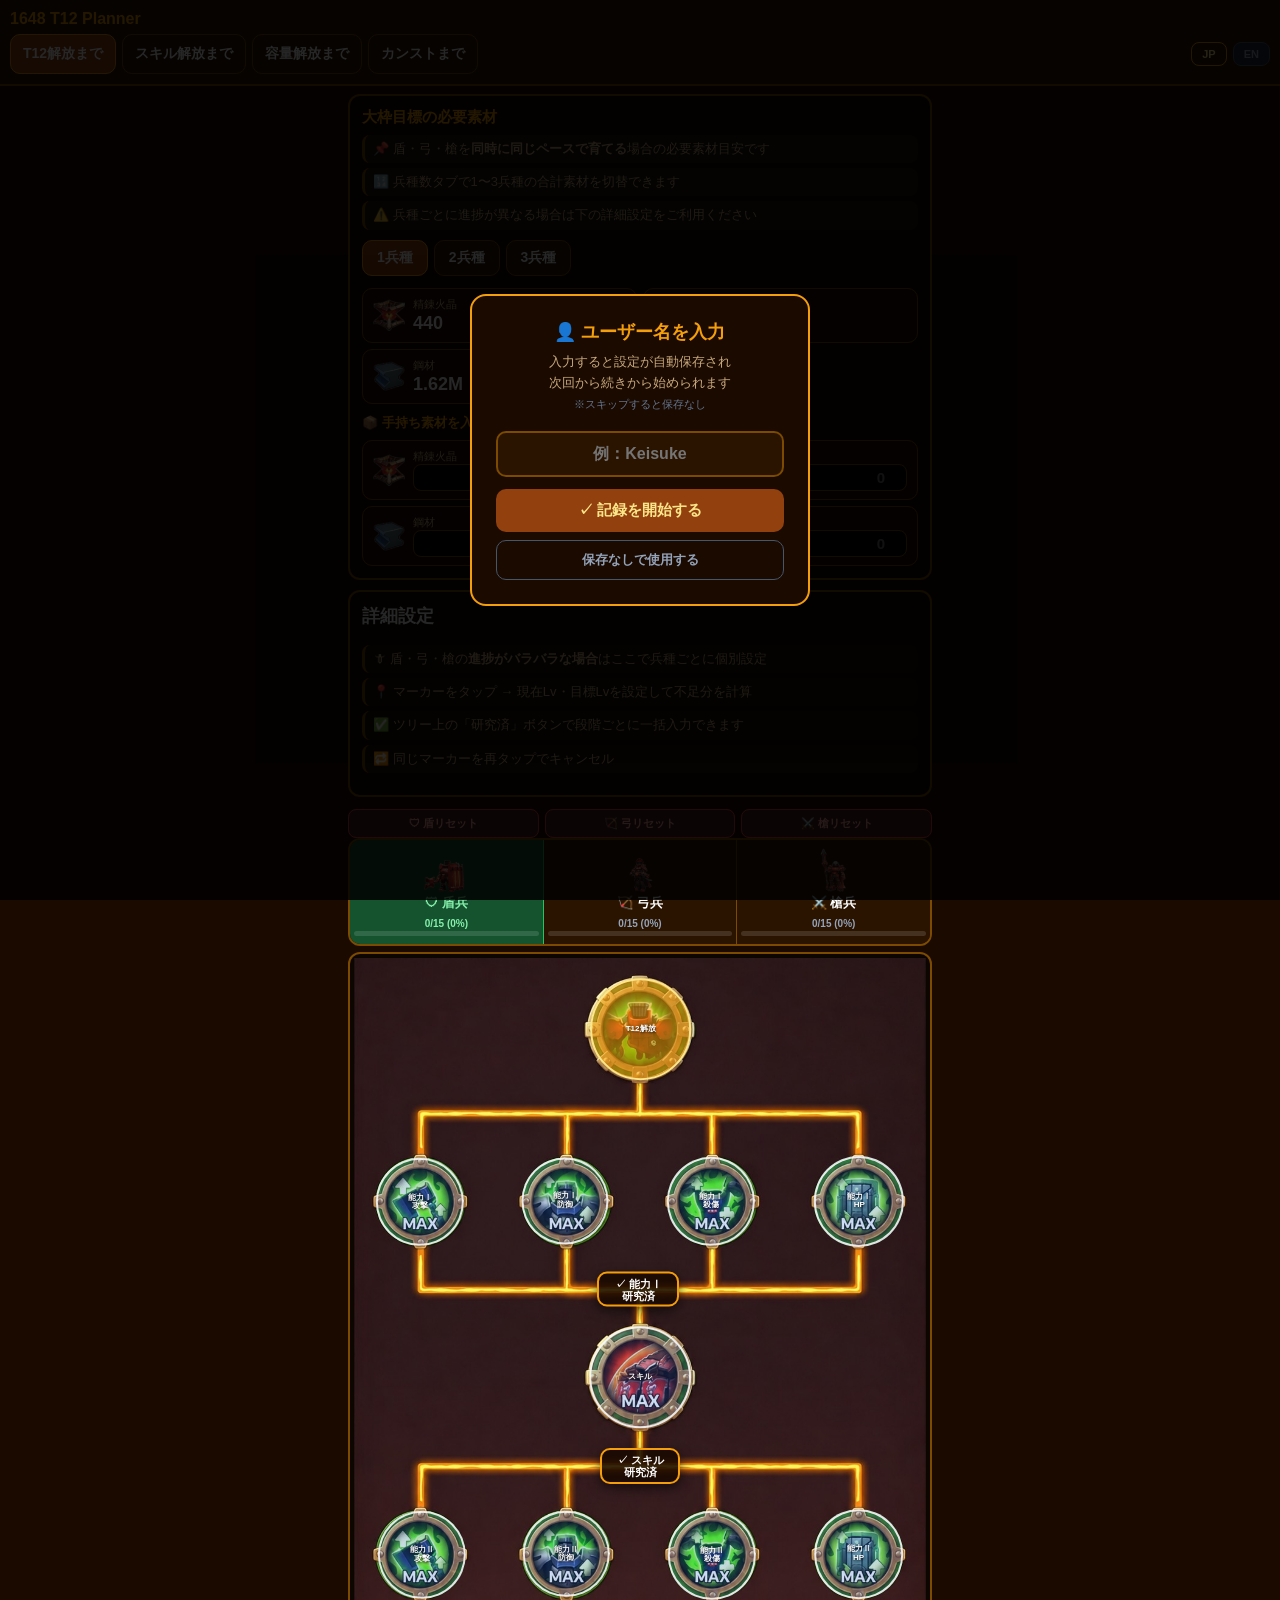
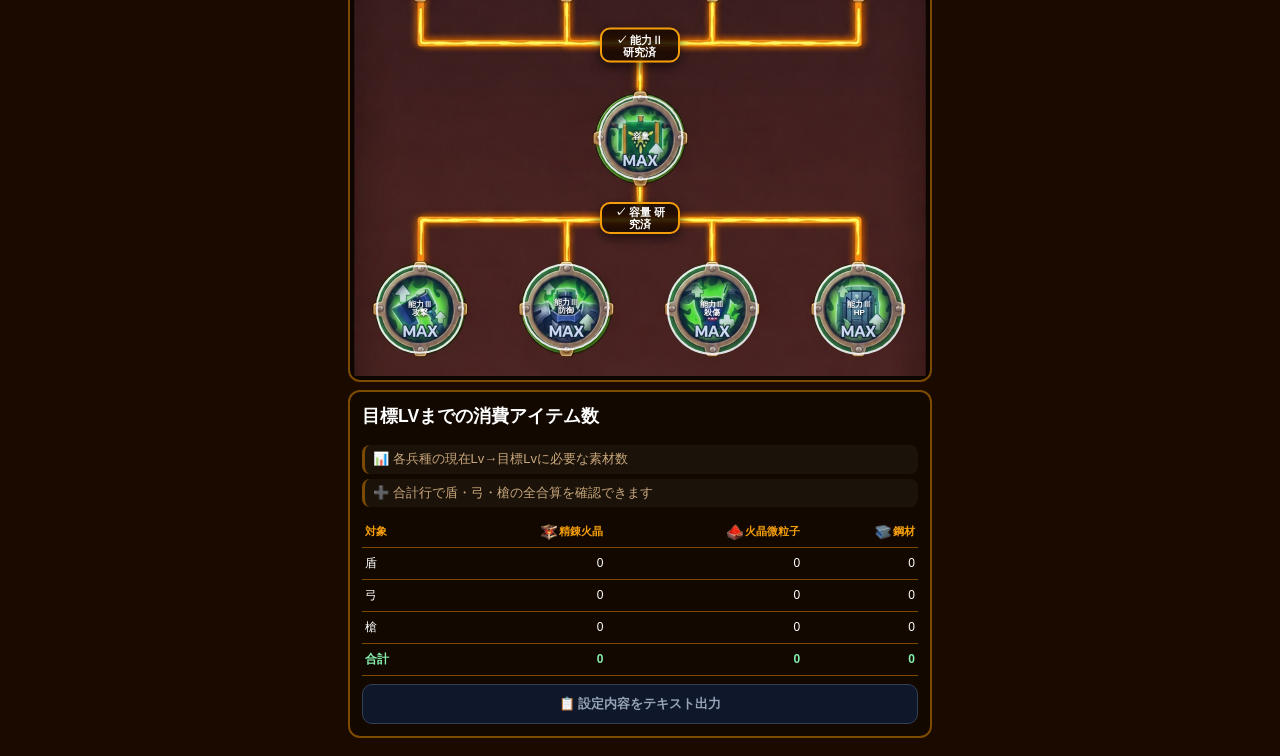
==== commit 7cdf4697: "Update index.html" ====
--- a/index.html
+++ b/index.html
@@ -3,7 +3,7 @@
 <head>
 <meta charset="utf-8">
 <meta name="viewport" content="width=device-width,initial-scale=1">
-<title>T12研究ページ</title>
+<title>1648 T12 Planner</title>
 <style>
 *{box-sizing:border-box;-webkit-tap-highlight-color:transparent}
 body{margin:0;background:#1a0a00;color:#fff;font-family:Arial,"Yu Gothic",Meiryo,sans-serif;font-size:15px}
@@ -18,8 +18,11 @@
 #treeImage{display:block;width:100%;height:auto}
 .marker{position:absolute;transform:translate(-50%,-50%);border-radius:50%;background:rgba(37,99,235,.20);border:2px solid rgba(255,255,255,.85);display:flex;align-items:center;justify-content:center;text-align:center;line-height:1.05;font-size:8px;font-weight:900;color:#fff;text-shadow:0 1px 3px #000;cursor:pointer;z-index:5;padding:0}
 .marker:hover,.marker.selected{background:rgba(245,158,11,.55);border-color:#fde68a}
-.node-editor{display:none;background:#1a0a00;border:2px solid #f59e0b;border-radius:16px;padding:12px;box-shadow:0 8px 30px rgba(0,0,0,.6);margin-top:8px}
+.node-editor{display:none;position:fixed;z-index:200;background:#1a0a00;border:2px solid #f59e0b;border-radius:16px;padding:12px;box-shadow:0 8px 40px rgba(0,0,0,.8);width:300px;max-width:calc(100vw - 16px)}
 .node-editor.open{display:block}
+/* ポップアップ外タップで閉じるオーバーレイ */
+#editorOverlay{display:none;position:fixed;inset:0;z-index:199}
+#editorOverlay.open{display:block}
 .node-editor h3{margin:0 0 10px;color:#f59e0b}
 .editor-row{display:grid;grid-template-columns:1fr 1fr;gap:10px;margin-bottom:10px}
 .editor-row label{display:block;color:#fcd9a0;font-size:12px;margin-bottom:4px}
@@ -89,6 +92,30 @@
 /* テーブルアイコン */
 .th-icon{width:16px;height:16px;vertical-align:middle;margin-right:2px;object-fit:contain}
 .troop-img{width:44px;height:44px;object-fit:contain}
+/* 手持ち素材入力 */
+.stock-grid{display:grid;grid-template-columns:1fr 1fr;gap:6px;margin-top:8px}
+.stock-card{background:#1e0d00;border:1px solid #7c4a00;border-radius:10px;padding:8px 10px;display:flex;align-items:center;gap:8px}
+.stock-card input{background:#0d0600;border:1px solid #7c4a00;border-radius:8px;color:#fff;font-size:15px;font-weight:700;padding:4px 6px;width:100%;text-align:right;min-width:0}
+.stock-card input:focus{outline:none;border-color:#f59e0b}
+.stock-card .label{color:#c9a87c;font-size:11px;white-space:nowrap}
+.stock-card.time-card{grid-column:1/-1}
+/* 不足数ハイライト */
+.shortage{color:#f87171;font-weight:900}
+.surplus{color:#86efac}
+/* 警告バッジ */
+.warn-badge{display:inline-block;background:#7f1d1d;border:1px solid #ef4444;color:#fca5a5;font-size:10px;border-radius:6px;padding:2px 6px;margin-left:6px;vertical-align:middle}
+/* 兵種リセットボタン */
+.troop-reset-bar{display:flex;gap:6px;margin:6px 0 0}
+.btn-troop-reset{flex:1;padding:6px 4px;font-size:11px;background:#4c1d1d;border:1px solid #ef4444;color:#fca5a5;border-radius:8px;cursor:pointer;touch-action:manipulation}
+/* エクスポートボタン */
+.btn-export{width:100%;padding:10px;border-radius:10px;border:1px solid #334155;background:#0f172a;color:#94a3b8;font-size:13px;font-weight:700;cursor:pointer;margin-top:8px;touch-action:manipulation}
+.btn-export:active{background:#1e293b}
+/* 多言語 */
+.lang-btn{padding:5px 10px;font-size:11px;border-radius:8px;border:1px solid #475569;background:#1e293b;color:#94a3b8;cursor:pointer;touch-action:manipulation}
+.lang-btn.active{border-color:#f59e0b;color:#fde68a;background:#2a1400}
+/* ポップアップサマリー */
+.editor-summary{font-size:12px;color:#94a3b8;margin-bottom:8px;padding:6px 8px;background:rgba(255,255,255,.05);border-radius:8px}
+.editor-summary .warn-text{color:#f87171}
 /* ユーザー名オーバーレイ */
 #userOverlay{position:fixed;inset:0;background:rgba(0,0,0,.85);z-index:200;display:flex;align-items:center;justify-content:center;padding:20px}
 #userOverlay.hidden{display:none}
@@ -119,12 +146,44 @@
   </div>
 </div>
 
+<!-- エディターオーバーレイ（外タップで閉じる） -->
+<div id="editorOverlay"></div>
+
+<!-- マーカーポップアップエディター -->
+<div id="nodeEditor" class="node-editor">
+  <div class="editor-header">
+    <h3 id="editorTitle">研究設定</h3>
+    <button id="editorCloseX" class="close-x">✕</button>
+  </div>
+  <div class="editor-summary" id="editorSummary"></div>
+  <div class="editor-row">
+    <div class="lv-block current-block">
+      <label>📍 現在Lv</label>
+      <select id="editorCurrent"></select>
+      <button id="editorMaxCurrent" class="btn-current">✓ カンスト済み</button>
+    </div>
+    <div class="lv-block target-block">
+      <label>🎯 目標Lv</label>
+      <select id="editorTarget"></select>
+      <button id="editorMaxTarget" class="btn-target">↑ Lv MAX</button>
+    </div>
+  </div>
+  <div class="editor-actions">
+    <button id="editorCalc">📊 計算する</button>
+    <button id="editorClose">閉じる</button>
+  </div>
+</div>
+
 <header>
-<strong style="width:100%;font-size:16px">T12研究ページ</strong>
+<strong style="width:100%;font-size:16px">1648 T12 Planner</strong>
 <button class="goal active" data-goal="unlock">T12解放まで</button>
 <button class="goal" data-goal="skill">スキル解放まで</button>
 <button class="goal" data-goal="capacity">容量解放まで</button>
 <button class="goal" data-goal="max">カンストまで</button>
+<div style="margin-left:auto;display:flex;gap:6px;align-items:center">
+  <button class="lang-btn active" data-lang="ja">JP</button>
+  <button class="lang-btn" data-lang="en">EN</button>
+</div>
 <div class="header-user" id="headerUser" style="display:none">
   <span class="header-username" id="headerUsername"></span>
   <button class="btn-user-reset" id="btnChangeUser">変更</button>
@@ -146,6 +205,14 @@
       <button class="count-tab" data-count="3">3兵種</button>
     </div>
     <div id="goalResult"></div>
+    <div style="margin-top:10px">
+      <div style="font-size:13px;color:#f59e0b;font-weight:700;margin-bottom:4px">📦 手持ち素材を入力（不足数を自動計算）</div>
+      <div class="stock-grid">
+        <div class="stock-card"><img class="material-icon" src="refined.png"><div style="flex:1"><div class="label">精錬火晶</div><input id="stock-refined" type="number" min="0" placeholder="0"></div></div>
+        <div class="stock-card"><img class="material-icon" src="particle.png"><div style="flex:1"><div class="label">火晶微粒子</div><input id="stock-particle" type="number" min="0" placeholder="0"></div></div>
+        <div class="stock-card time-card"><img class="material-icon" src="steel.png"><div style="flex:1"><div class="label">鋼材</div><input id="stock-steel" type="number" min="0" placeholder="0"></div></div>
+      </div>
+    </div>
   </div>
   <div class="total-box" style="margin-bottom:12px">
     <h3>詳細設定</h3>
@@ -155,6 +222,11 @@
       <div class="info-item">✅ ツリー上の「研究済」ボタンで段階ごとに一括入力できます</div>
       <div class="info-item">🔁 同じマーカーを再タップでキャンセル</div>
     </div>
+  </div>
+  <div class="troop-reset-bar">
+    <button class="btn-troop-reset" data-reset="shield">🛡 盾リセット</button>
+    <button class="btn-troop-reset" data-reset="bow">🏹 弓リセット</button>
+    <button class="btn-troop-reset" data-reset="spear">⚔️ 槍リセット</button>
   </div>
 <div class="troop-bar">
     <button class="troop troop-shield active" data-troop="shield">
@@ -188,29 +260,6 @@
   </div>
 </div>
 
-<div id="nodeEditor" class="node-editor">
-  <div class="editor-header">
-    <h3 id="editorTitle">研究設定</h3>
-    <button id="editorCloseX" class="close-x">✕</button>
-  </div>
-  <div class="editor-row">
-    <div class="lv-block current-block">
-      <label>📍 現在Lv</label>
-      <select id="editorCurrent"></select>
-      <button id="editorMaxCurrent" class="btn-current">✓ カンスト済み</button>
-    </div>
-    <div class="lv-block target-block">
-      <label>🎯 目標Lv</label>
-      <select id="editorTarget"></select>
-      <button id="editorMaxTarget" class="btn-target">↑ Lv MAX</button>
-    </div>
-  </div>
-  <div class="editor-actions">
-    <button id="editorCalc">📊 計算する</button>
-    <button id="editorClose">閉じる</button>
-  </div>
-</div>
-
   <div class="total-box" style="margin-top:8px">
     <h3>目標LVまでの消費アイテム数</h3>
     <div class="info-list">
@@ -218,6 +267,7 @@
   <div class="info-item">➕ 合計行で盾・弓・槍の全合算を確認できます</div>
 </div>
     <div id="totalResult"></div>
+    <button class="btn-export" id="btnExport">📋 設定内容をテキスト出力</button>
   </div>
 
 </section>
@@ -242,6 +292,8 @@
     troop: troop,
     goal: goal,
     resultTroopCount: resultTroopCount,
+    stock: getStock(),
+    lang: currentLang,
     savedAt: new Date().toISOString()
   };
   localStorage.setItem(getSaveKey(), JSON.stringify(data));
@@ -267,6 +319,13 @@
     if(data.goal) goal = data.goal;
     if(data.resultTroopCount) resultTroopCount = data.resultTroopCount;
     if(data.troop) troop = data.troop;
+    if(data.stock){
+      const s = data.stock;
+      if(document.getElementById("stock-refined")) document.getElementById("stock-refined").value = s.refined || 0;
+      if(document.getElementById("stock-particle")) document.getElementById("stock-particle").value = s.particle || 0;
+      if(document.getElementById("stock-steel"))   document.getElementById("stock-steel").value   = s.steel   || 0;
+    }
+    if(data.lang) setLang(data.lang);
     return true;
   } catch(e){ return false; }
 }
@@ -331,6 +390,133 @@
   renderTroopProgress();
 }
 
+// =========================================================
+// 手持ち素材
+// =========================================================
+function getStock(){
+  return {
+    refined:  Number(document.getElementById("stock-refined")?.value)  || 0,
+    particle: Number(document.getElementById("stock-particle")?.value) || 0,
+    steel:    Number(document.getElementById("stock-steel")?.value)    || 0,
+  };
+}
+
+// 手持ち入力変更時に再描画
+["stock-refined","stock-particle","stock-steel"].forEach(id=>{
+  document.getElementById(id)?.addEventListener("input", ()=>{
+    renderGoalResult();
+    renderTotalResult();
+    saveState();
+  });
+});
+
+// =========================================================
+// 多言語
+// =========================================================
+let currentLang = "ja";
+const I18N = {
+  ja: {
+    refined:"精錬火晶", particle:"火晶微粒子", steel:"鋼材", time:"⏱研究時間",
+    shortage:"不足", surplus:"充足", shield:"盾", bow:"弓", spear:"槍", total:"合計",
+    current:"📍 現在Lv", target:"🎯 目標Lv", maxed:"✓ カンスト済み", reset:"↩ リセット", lvmax:"↑ Lv MAX",
+    calc:"📊 計算する", close:"閉じる",
+  },
+  en: {
+    refined:"Refined", particle:"Particle", steel:"Steel", time:"⏱Time",
+    shortage:"Shortage", surplus:"Enough", shield:"Shield", bow:"Bow", spear:"Spear", total:"Total",
+    current:"📍 Current Lv", target:"🎯 Target Lv", maxed:"✓ Maxed", reset:"↩ Reset", lvmax:"↑ Max Lv",
+    calc:"📊 Calculate", close:"Close",
+  }
+};
+
+function t(key){ return I18N[currentLang][key] || key; }
+
+function setLang(lang){
+  currentLang = lang;
+  document.querySelectorAll(".lang-btn").forEach(b=>b.classList.toggle("active", b.dataset.lang===lang));
+  // エディターラベル更新
+  const cur = document.querySelector(".current-block label");
+  const tar = document.querySelector(".target-block label");
+  if(cur) cur.textContent = t("current");
+  if(tar) tar.textContent = t("target");
+  const calc = document.getElementById("editorCalc");
+  const cl   = document.getElementById("editorClose");
+  if(calc) calc.textContent = t("calc");
+  if(cl)   cl.textContent   = t("close");
+  renderGoalResult();
+  renderTotalResult();
+}
+
+document.querySelectorAll(".lang-btn").forEach(b=>b.addEventListener("click",()=>{
+  setLang(b.dataset.lang);
+  saveState();
+}));
+
+// =========================================================
+// 兵種リセット
+// =========================================================
+document.querySelectorAll(".btn-troop-reset").forEach(b=>b.addEventListener("click",()=>{
+  const t = b.dataset.reset;
+  if(!confirm((t==="shield"?"盾":t==="bow"?"弓":"槍") + "兵の設定をリセットしますか？")) return;
+  Object.keys(nodeName).forEach(k=>{
+    state[t][k].current = 0;
+    state[t][k].target  = 0;
+  });
+  renderTotalResult();
+  renderMarkers();
+  saveState();
+}));
+
+// =========================================================
+// エクスポート
+// =========================================================
+document.getElementById("btnExport")?.addEventListener("click", ()=>{
+  const lines = ["1648 T12 Planner - 設定エクスポート", "=" .repeat(30)];
+  if(currentUser) lines.push("ユーザー: " + currentUser);
+  lines.push("出力日時: " + new Date().toLocaleString("ja-JP"));
+  lines.push("");
+
+  ["shield","bow","spear"].forEach(t=>{
+    const tName = {shield:"🛡 盾兵", bow:"🏹 弓兵", spear:"⚔️ 槍兵"}[t];
+    lines.push(tName);
+    const r = shortageForTroop(t);
+    lines.push("  精錬火晶: " + fmt(r.refined));
+    lines.push("  火晶微粒子: " + fmt(r.particle));
+    lines.push("  鋼材: " + fmt(r.steel));
+    if(r.time > 0) lines.push("  研究時間: " + fmtTime(r.time));
+    lines.push("");
+  });
+
+  const total = {refined:0, particle:0, steel:0, time:0};
+  ["shield","bow","spear"].forEach(t=>addCost(total, shortageForTroop(t)));
+  lines.push("【合計】");
+  const stock = getStock();
+  ["refined","particle","steel"].forEach(k=>{
+    const need = total[k];
+    const have = stock[k] || 0;
+    const diff = need - have;
+    lines.push("  " + {refined:"精錬火晶",particle:"火晶微粒子",steel:"鋼材"}[k] +
+      ": 必要 " + fmt(need) + " / 手持ち " + fmt(have) +
+      " → " + (diff > 0 ? "不足 " + fmt(diff) : "充足 +" + fmt(-diff)));
+  });
+  if(total.time > 0) lines.push("  研究時間合計: " + fmtTime(total.time));
+
+  const text = lines.join("\n");
+  // クリップボードにコピー
+  navigator.clipboard.writeText(text).then(()=>{
+    alert("クリップボードにコピーしました！");
+  }).catch(()=>{
+    // fallback: テキストエリアで表示
+    const ta = document.createElement("textarea");
+    ta.value = text;
+    document.body.appendChild(ta);
+    ta.select();
+    document.execCommand("copy");
+    document.body.removeChild(ta);
+    alert("クリップボードにコピーしました！");
+  });
+});
+
 const ICONS = {
   refined: "refined.png",
   particle: "particle.png",
@@ -364,15 +550,32 @@
 let resultTroopCount = 1;
 
 
+function materialCardWithStock(key, label, need, have){
+  const diff = need - have;
+  const diffText = diff > 0
+    ? `<span class="shortage">-${fmt(diff)}</span>`
+    : `<span class="surplus">+${fmt(-diff)}</span>`;
+  const showDiff = have > 0;
+  return `<div class="material-card">
+    <img class="material-icon" src="${ICONS[key]}" alt="${label}">
+    <div style="flex:1;min-width:0">
+      <div class="label">${label}</div>
+      <div class="value">${fmt(need)}</div>
+      ${showDiff ? `<div style="font-size:11px;margin-top:2px">${t("shortage")}：${diffText}</div>` : ""}
+    </div>
+  </div>`;
+}
+
 function renderGoalResult(){
   const c = GOAL_COSTS[goal];
   const count = resultTroopCount;
+  const stock = getStock();
   document.getElementById("goalResult").innerHTML = `
     <div class="material-grid">
-      ${materialCard("refined", "精錬火晶", c.refined * count)}
-      ${materialCard("particle", "火晶微粒子", c.particle * count)}
-      ${materialCard("steel", "鋼材", c.steel * count)}
-      ${c.time ? `<div class="material-card time-card"><div><div class="label">⏱ 研究時間</div><div class="value" style="font-size:16px">${fmtTime(c.time * count)}</div></div></div>` : ""}
+      ${materialCardWithStock("refined",  t("refined"),  c.refined  * count, stock.refined)}
+      ${materialCardWithStock("particle", t("particle"), c.particle * count, stock.particle)}
+      ${materialCardWithStock("steel",    t("steel"),    c.steel    * count, stock.steel)}
+      ${c.time ? `<div class="material-card time-card"><div><div class="label">${t("time")}</div><div class="value" style="font-size:16px">${fmtTime(c.time * count)}</div></div></div>` : ""}
     </div>
   `;
 }
@@ -510,28 +713,46 @@
 }
 
 function renderTotalResult(){
-  const results = ["shield","bow","spear"].map(t => shortageForTroop(t));
+  const results = ["shield","bow","spear"].map(tr => shortageForTroop(tr));
   const total = {refined:0, particle:0, steel:0, time:0};
   results.forEach(r => addCost(total, r));
+  const stock = getStock();
 
   // 全兵種の時間が0なら時間列を非表示
   const showTime = results.some(r => r.time > 0) || total.time > 0;
 
-  const rows = ["shield","bow","spear"].map((t,i)=>{
+  // 兵種名多言語対応
+  const tn = {shield: t("shield"), bow: t("bow"), spear: t("spear")};
+
+  const rows = ["shield","bow","spear"].map((tr,i)=>{
     const r = results[i];
+    // 警告：目標Lv < 現在Lv のノードがあるか
+    const hasWarn = Object.keys(nodeName).some(k =>
+      state[tr][k].target > 0 && state[tr][k].target < state[tr][k].current
+    );
+    const warnBadge = hasWarn ? `<span class="warn-badge">⚠</span>` : "";
     const timeCell = showTime ? `<td>${r.time > 0 ? fmtTime(r.time) : "<span style='color:#475569'>ー</span>"}</td>` : "";
-    return `<tr><td>${troopName[t]}</td><td>${fmt(r.refined)}</td><td>${fmt(r.particle)}</td><td>${fmt(r.steel)}</td>${timeCell}</tr>`;
+    return `<tr><td>${tn[tr]}${warnBadge}</td><td>${fmt(r.refined)}</td><td>${fmt(r.particle)}</td><td>${fmt(r.steel)}</td>${timeCell}</tr>`;
   }).join("");
 
-  const timeHead  = showTime ? `<th>⏱時間</th>` : "";
-  const timeFoot  = showTime ? `<td>${fmtTime(total.time)}</td>` : "";
+  // 合計行：手持ち引いた不足数
+  function diffCell(need, have){
+    if(have <= 0) return fmt(need);
+    const diff = need - have;
+    return diff > 0
+      ? `${fmt(need)}<br><span class="shortage" style="font-size:10px">-${fmt(diff)}</span>`
+      : `${fmt(need)}<br><span class="surplus" style="font-size:10px">+${fmt(-diff)}</span>`;
+  }
+
+  const timeHead = showTime ? `<th>⏱時間</th>` : "";
+  const timeFoot = showTime ? `<td>${fmtTime(total.time)}</td>` : "";
 
   document.getElementById("totalResult").innerHTML = `
     <table class="result-table">
-      <thead><tr><th>対象</th><th><img src="refined.png" class="th-icon">精錬</th><th><img src="particle.png" class="th-icon">微粒子</th><th><img src="steel.png" class="th-icon">鋼材</th>${timeHead}</tr></thead>
+      <thead><tr><th>対象</th><th><img src="refined.png" class="th-icon">${t("refined")}</th><th><img src="particle.png" class="th-icon">${t("particle")}</th><th><img src="steel.png" class="th-icon">${t("steel")}</th>${timeHead}</tr></thead>
       <tbody>
         ${rows}
-        <tr style="font-weight:900;color:#86efac"><td>合計</td><td>${fmt(total.refined)}</td><td>${fmt(total.particle)}</td><td>${fmt(total.steel)}</td>${timeFoot}</tr>
+        <tr style="font-weight:900;color:#86efac"><td>${t("total")}</td><td>${diffCell(total.refined,stock.refined)}</td><td>${diffCell(total.particle,stock.particle)}</td><td>${diffCell(total.steel,stock.steel)}</td>${timeFoot}</tr>
       </tbody>
     </table>
   `;
@@ -829,7 +1050,8 @@
     const displaySize = Math.max(32, p.size * scale);
     m.style.width = displaySize + "px";
     m.style.height = displaySize + "px";
-    m.addEventListener("click",()=>{
+    m.addEventListener("click", e=>{
+      e.stopPropagation();
       if(selected === k && document.getElementById("nodeEditor").classList.contains("open")){
         selected = "";
         closeEditor();
@@ -838,7 +1060,7 @@
       }
       selected = k;
       renderMarkers();
-      focusRow(k);
+      focusRow(k, m);
     });
     wrap.appendChild(m);
   });
@@ -870,10 +1092,10 @@
   });
 }
 
-function focusRow(k){
+function focusRow(k, triggerEl){
   selected = k;
   renderMarkers();
-  openEditor(k);
+  openEditor(k, triggerEl);
 }
 
 
@@ -885,9 +1107,18 @@
   return s;
 }
 
-function openEditor(k){
+function openEditor(k, triggerEl){
   const editor = document.getElementById("nodeEditor");
   document.getElementById("editorTitle").textContent = nodeName[k];
+  // サマリー行
+  const cur_lv = state[troop][k].current;
+  const tar_lv = state[troop][k].target;
+  const summaryEl = document.getElementById("editorSummary");
+  if(summaryEl){
+    const warn = tar_lv > 0 && tar_lv < cur_lv;
+    summaryEl.innerHTML = `現在Lv <strong>${cur_lv}</strong> → 目標Lv <strong>${tar_lv}</strong>`
+      + (warn ? ` <span class="warn-text">⚠ 目標が現在より低い</span>` : "");
+  }
   const cur = document.getElementById("editorCurrent");
   const tar = document.getElementById("editorTarget");
   cur.innerHTML = makeEditorOptions(maxLv[k], state[troop][k].current);
@@ -922,11 +1153,40 @@
     openEditor(k);
     renderTotalResult();
   };
+  // ポップアップ位置計算
   editor.classList.add("open");
+  document.getElementById("editorOverlay").classList.add("open");
+
+  // triggerElがあれば位置を計算、なければ画面中央
+  if(triggerEl){
+    const rect = triggerEl.getBoundingClientRect();
+    const ew = editor.offsetWidth || 300;
+    const eh = editor.offsetHeight || 200;
+    const vw = window.innerWidth;
+    const vh = window.innerHeight;
+
+    // マーカーの下に出す、はみ出す場合は上
+    let top = rect.bottom + 8;
+    if(top + eh > vh - 8) top = rect.top - eh - 8;
+    if(top < 8) top = 8;
+
+    // 横はマーカー中央、はみ出し補正
+    let left = rect.left + rect.width/2 - ew/2;
+    if(left + ew > vw - 8) left = vw - ew - 8;
+    if(left < 8) left = 8;
+
+    editor.style.top  = top + "px";
+    editor.style.left = left + "px";
+  } else {
+    // 画面中央
+    editor.style.top  = Math.max(8, (window.innerHeight - (editor.offsetHeight||200))/2) + "px";
+    editor.style.left = Math.max(8, (window.innerWidth  - (editor.offsetWidth ||300))/2) + "px";
+  }
 }
 
 function closeEditor(){
   document.getElementById("nodeEditor").classList.remove("open");
+  document.getElementById("editorOverlay").classList.remove("open");
 }
 
 function calculateAndScroll(){
@@ -968,6 +1228,7 @@
 document.querySelectorAll(".troop").forEach(b=>b.addEventListener("click",()=>switchTroop(b.dataset.troop)));
 document.getElementById("editorClose").addEventListener("click", closeEditor);
 document.getElementById("editorCloseX").addEventListener("click", ()=>{ selected=""; closeEditor(); renderMarkers(); });
+document.getElementById("editorOverlay").addEventListener("click", ()=>{ selected=""; closeEditor(); renderMarkers(); });
 document.getElementById("editorCalc").addEventListener("click", calculateAndScroll);
 setupPresetButtons();
 initQuickSelect();
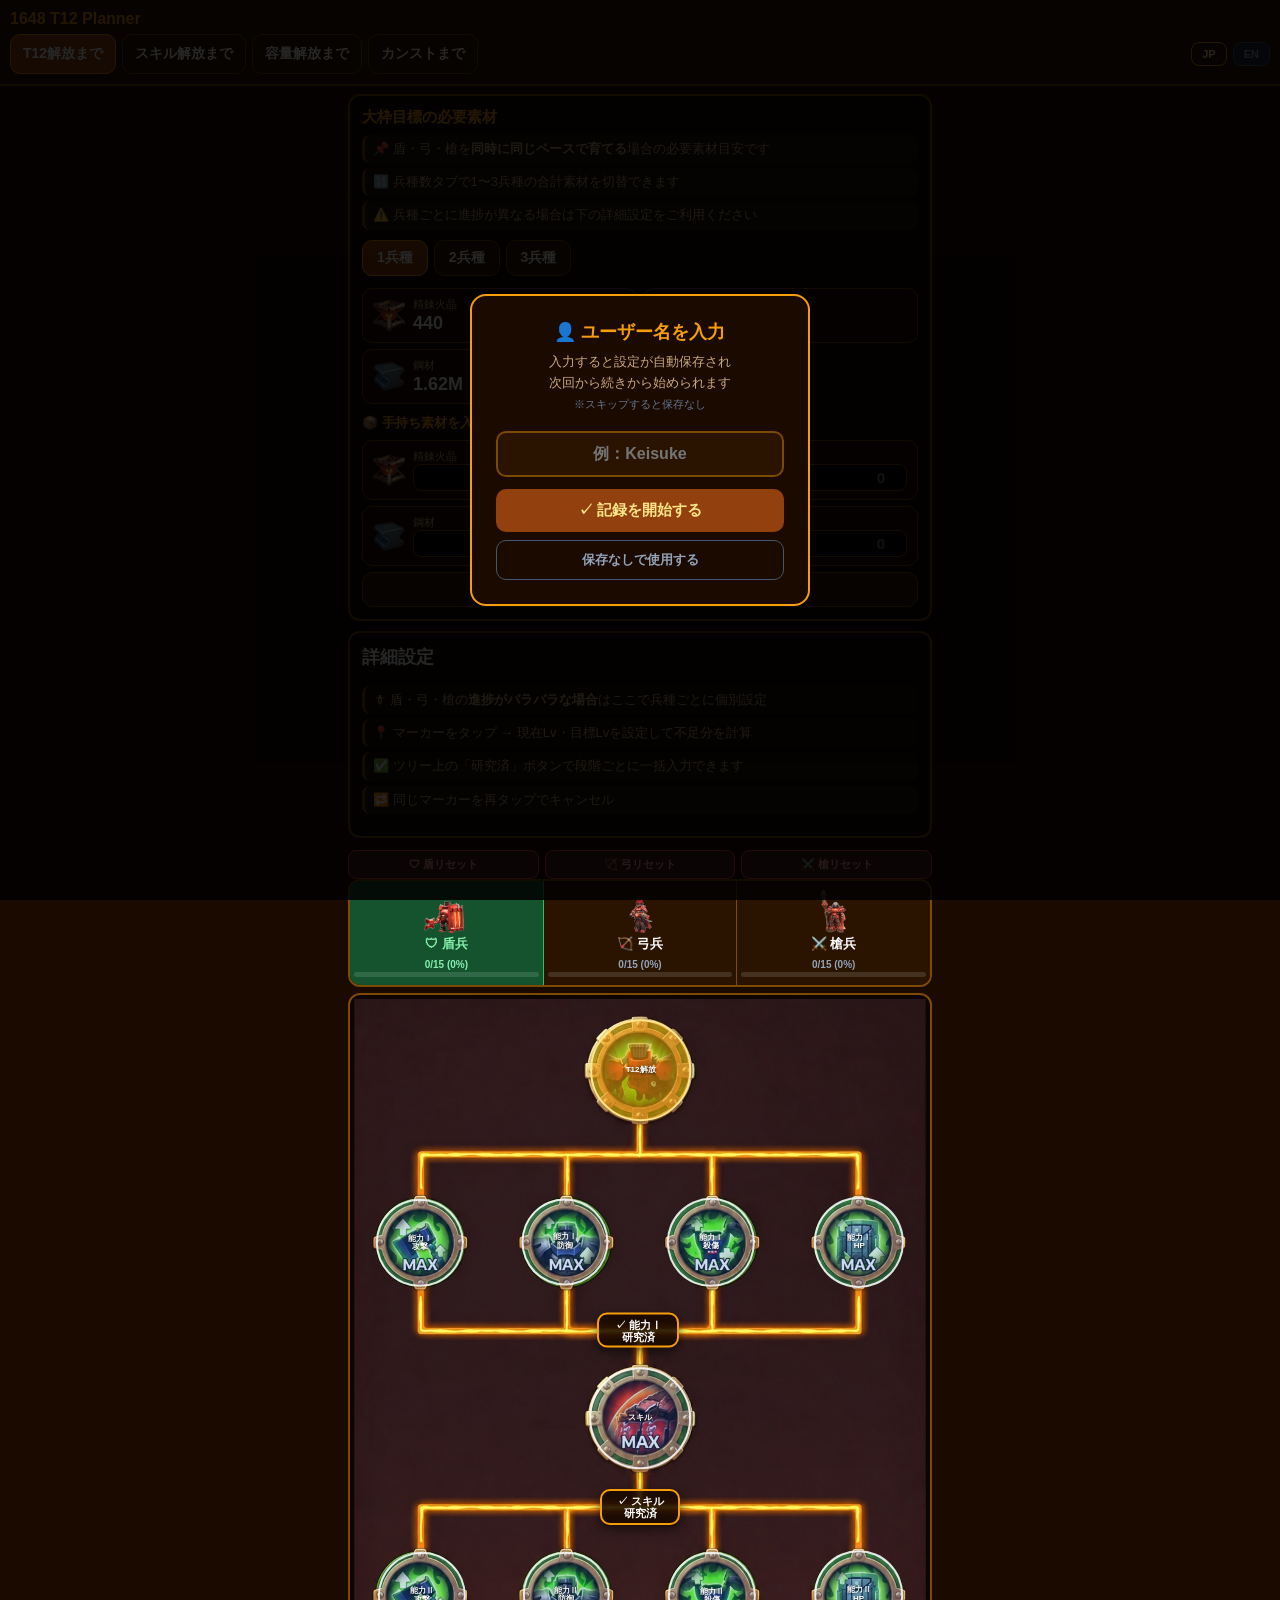
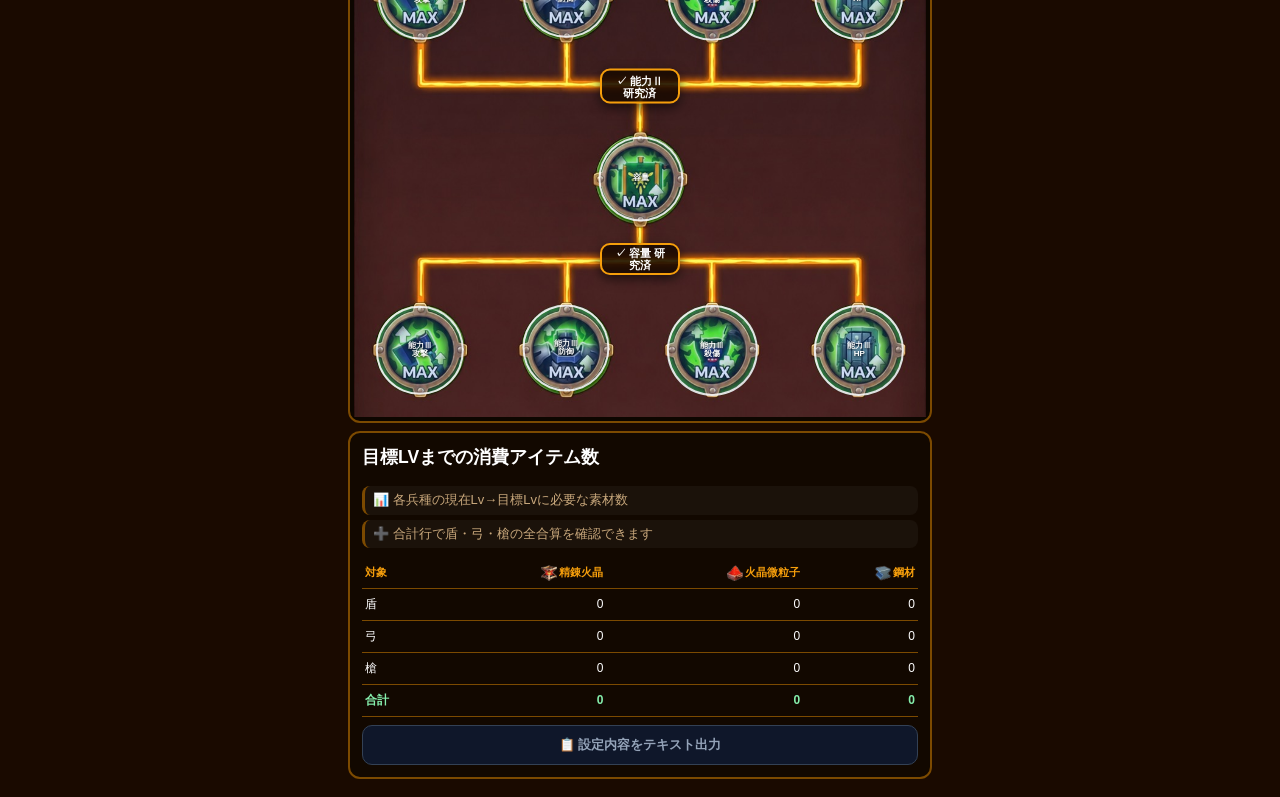
==== commit 5548ef50: "Update index.html" ====
--- a/index.html
+++ b/index.html
@@ -212,6 +212,7 @@
         <div class="stock-card"><img class="material-icon" src="particle.png"><div style="flex:1"><div class="label">火晶微粒子</div><input id="stock-particle" type="number" min="0" placeholder="0"></div></div>
         <div class="stock-card time-card"><img class="material-icon" src="steel.png"><div style="flex:1"><div class="label">鋼材</div><input id="stock-steel" type="number" min="0" placeholder="0"></div></div>
       </div>
+      <button id="btnStockReset" style="width:100%;margin-top:6px;padding:8px;border-radius:10px;border:1px solid #7c4a00;background:#2a1400;color:#c9a87c;font-size:12px;font-weight:700;cursor:pointer;touch-action:manipulation">↩ 手持ち素材をリセット</button>
     </div>
   </div>
   <div class="total-box" style="margin-bottom:12px">
@@ -466,6 +467,17 @@
   renderMarkers();
   saveState();
 }));
+
+// 手持ち素材リセット
+document.getElementById("btnStockReset")?.addEventListener("click", ()=>{
+  ["stock-refined","stock-particle","stock-steel"].forEach(id=>{
+    const el = document.getElementById(id);
+    if(el) el.value = 0;
+  });
+  renderGoalResult();
+  renderTotalResult();
+  saveState();
+});
 
 // =========================================================
 // エクスポート
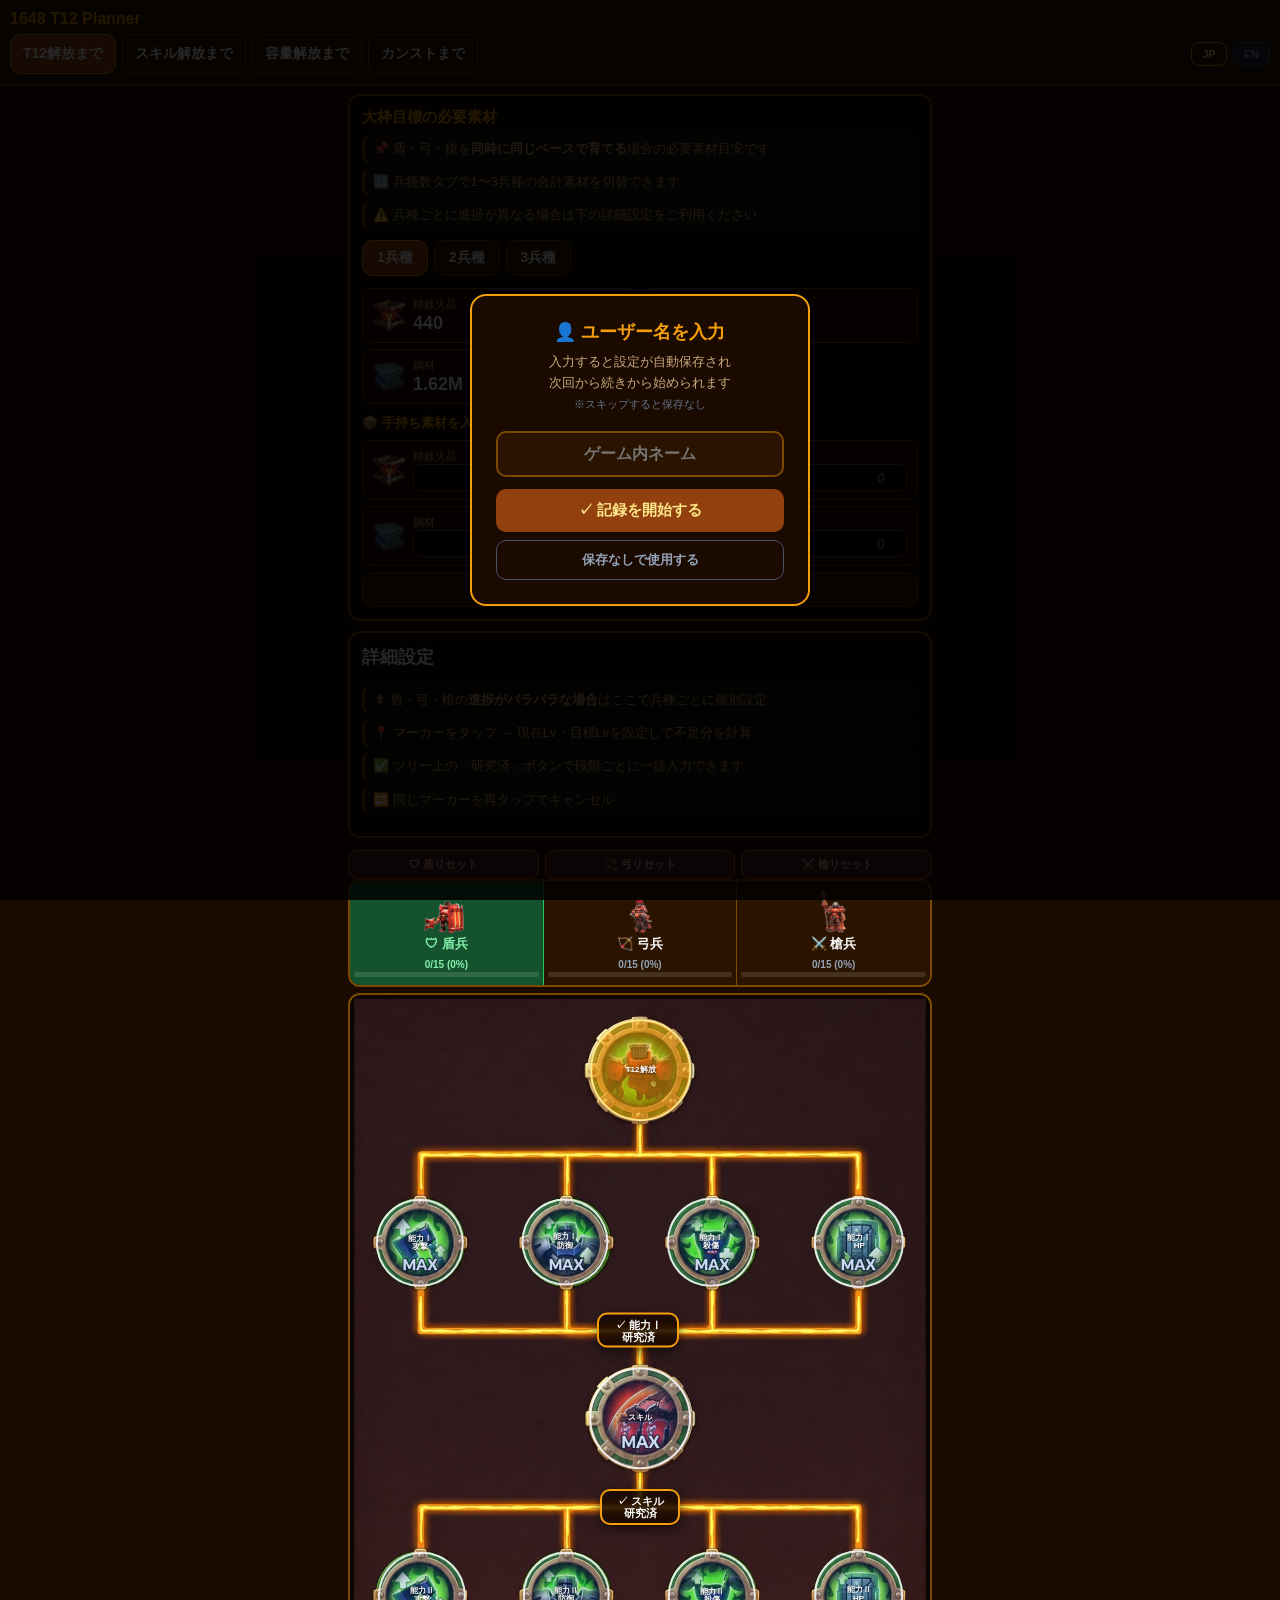
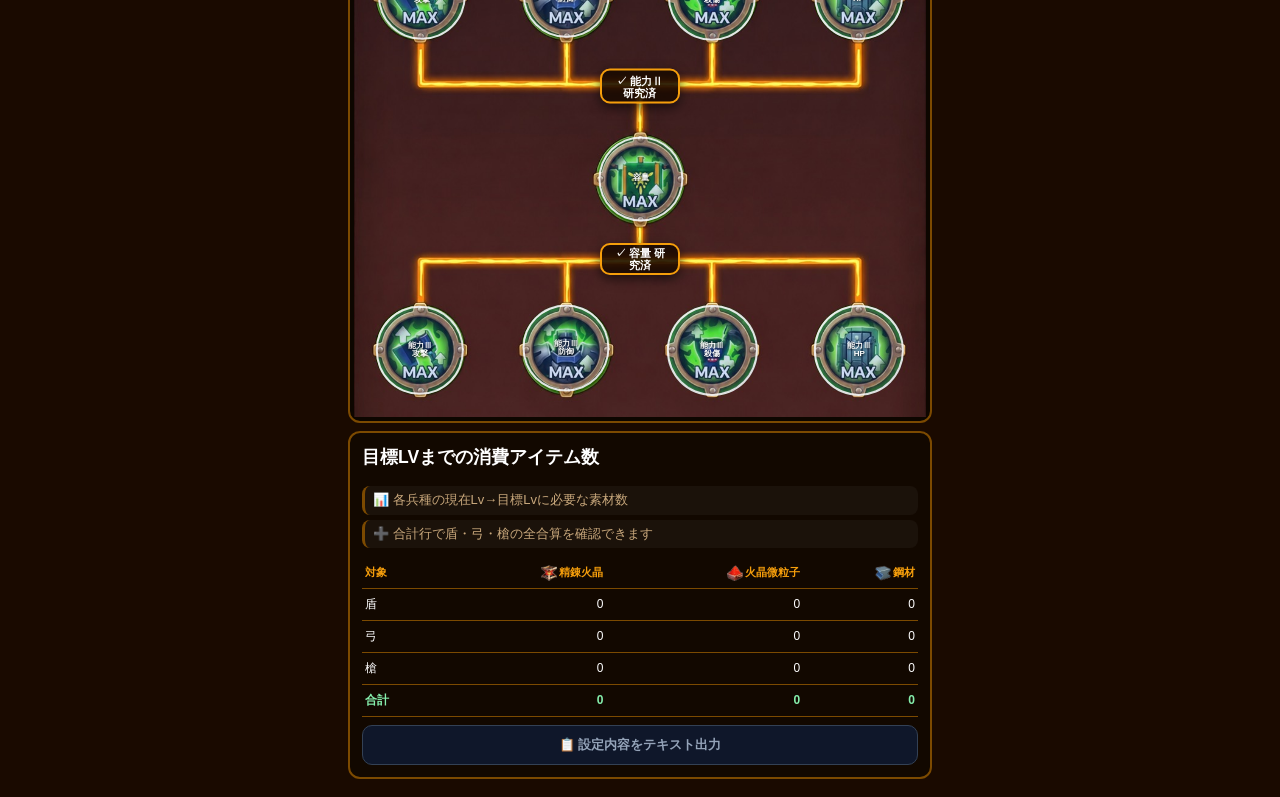
==== commit 7a05ba62: "Update index.html" ====
--- a/index.html
+++ b/index.html
@@ -140,7 +140,7 @@
   <div class="user-dialog">
     <h2>👤 ユーザー名を入力</h2>
     <p>入力すると設定が自動保存され<br>次回から続きから始められます<br><small style="color:#64748b">※スキップすると保存なし</small></p>
-    <input id="userNameInput" class="user-input" type="text" placeholder="例：Keisuke" maxlength="20">
+    <input id="userNameInput" class="user-input" type="text" placeholder="ゲーム内ネーム" maxlength="20">
     <button class="btn-start" id="btnUserStart">✓ 記録を開始する</button>
     <button class="btn-skip" id="btnUserSkip">保存なしで使用する</button>
   </div>
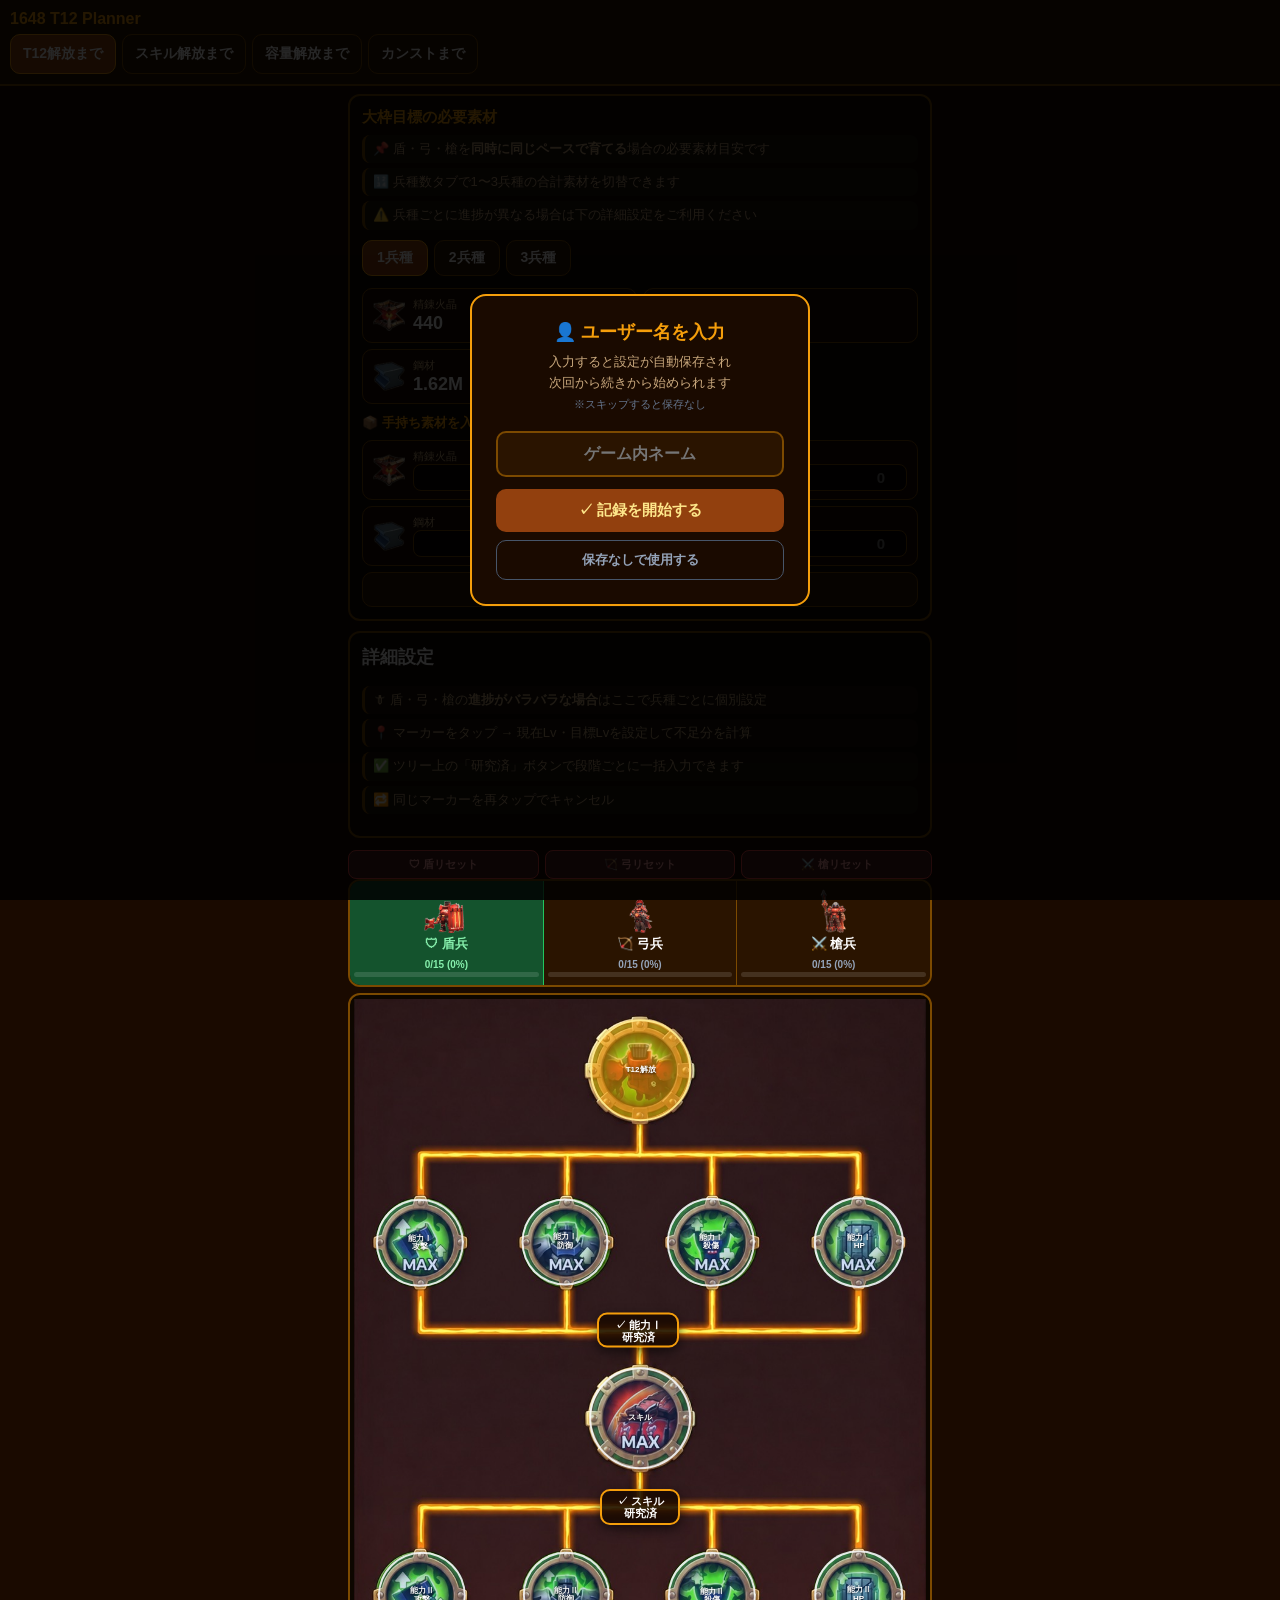
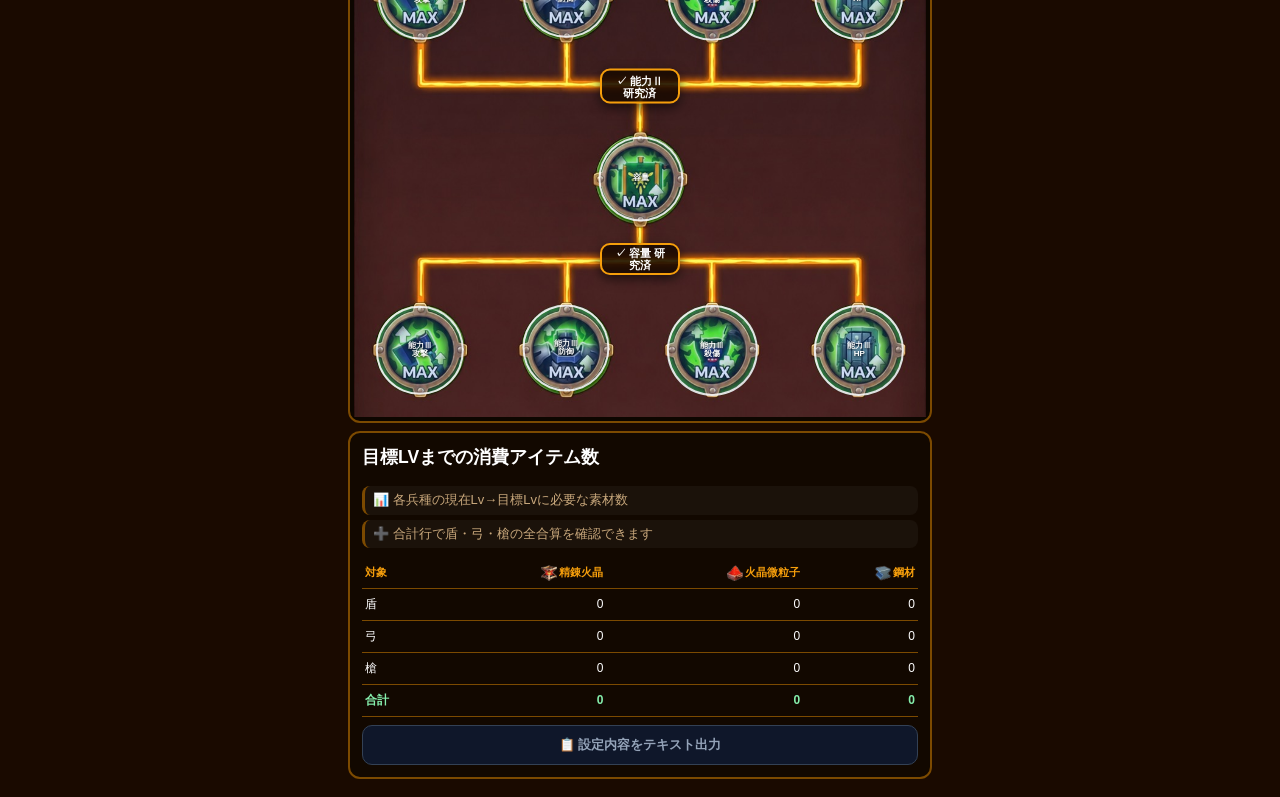
==== commit 7e87ed42: "Update index.html" ====
--- a/index.html
+++ b/index.html
@@ -110,9 +110,6 @@
 /* エクスポートボタン */
 .btn-export{width:100%;padding:10px;border-radius:10px;border:1px solid #334155;background:#0f172a;color:#94a3b8;font-size:13px;font-weight:700;cursor:pointer;margin-top:8px;touch-action:manipulation}
 .btn-export:active{background:#1e293b}
-/* 多言語 */
-.lang-btn{padding:5px 10px;font-size:11px;border-radius:8px;border:1px solid #475569;background:#1e293b;color:#94a3b8;cursor:pointer;touch-action:manipulation}
-.lang-btn.active{border-color:#f59e0b;color:#fde68a;background:#2a1400}
 /* ポップアップサマリー */
 .editor-summary{font-size:12px;color:#94a3b8;margin-bottom:8px;padding:6px 8px;background:rgba(255,255,255,.05);border-radius:8px}
 .editor-summary .warn-text{color:#f87171}
@@ -180,10 +177,6 @@
 <button class="goal" data-goal="skill">スキル解放まで</button>
 <button class="goal" data-goal="capacity">容量解放まで</button>
 <button class="goal" data-goal="max">カンストまで</button>
-<div style="margin-left:auto;display:flex;gap:6px;align-items:center">
-  <button class="lang-btn active" data-lang="ja">JP</button>
-  <button class="lang-btn" data-lang="en">EN</button>
-</div>
 <div class="header-user" id="headerUser" style="display:none">
   <span class="header-username" id="headerUsername"></span>
   <button class="btn-user-reset" id="btnChangeUser">変更</button>
@@ -294,7 +287,6 @@
     goal: goal,
     resultTroopCount: resultTroopCount,
     stock: getStock(),
-    lang: currentLang,
     savedAt: new Date().toISOString()
   };
   localStorage.setItem(getSaveKey(), JSON.stringify(data));
@@ -326,7 +318,6 @@
       if(document.getElementById("stock-particle")) document.getElementById("stock-particle").value = s.particle || 0;
       if(document.getElementById("stock-steel"))   document.getElementById("stock-steel").value   = s.steel   || 0;
     }
-    if(data.lang) setLang(data.lang);
     return true;
   } catch(e){ return false; }
 }
@@ -411,47 +402,14 @@
   });
 });
 
-// =========================================================
-// 多言語
-// =========================================================
-let currentLang = "ja";
-const I18N = {
-  ja: {
+// 固定日本語（多言語なし）
+function t(key){
+  const dict = {
     refined:"精錬火晶", particle:"火晶微粒子", steel:"鋼材", time:"⏱研究時間",
     shortage:"不足", surplus:"充足", shield:"盾", bow:"弓", spear:"槍", total:"合計",
-    current:"📍 現在Lv", target:"🎯 目標Lv", maxed:"✓ カンスト済み", reset:"↩ リセット", lvmax:"↑ Lv MAX",
-    calc:"📊 計算する", close:"閉じる",
-  },
-  en: {
-    refined:"Refined", particle:"Particle", steel:"Steel", time:"⏱Time",
-    shortage:"Shortage", surplus:"Enough", shield:"Shield", bow:"Bow", spear:"Spear", total:"Total",
-    current:"📍 Current Lv", target:"🎯 Target Lv", maxed:"✓ Maxed", reset:"↩ Reset", lvmax:"↑ Max Lv",
-    calc:"📊 Calculate", close:"Close",
-  }
-};
-
-function t(key){ return I18N[currentLang][key] || key; }
-
-function setLang(lang){
-  currentLang = lang;
-  document.querySelectorAll(".lang-btn").forEach(b=>b.classList.toggle("active", b.dataset.lang===lang));
-  // エディターラベル更新
-  const cur = document.querySelector(".current-block label");
-  const tar = document.querySelector(".target-block label");
-  if(cur) cur.textContent = t("current");
-  if(tar) tar.textContent = t("target");
-  const calc = document.getElementById("editorCalc");
-  const cl   = document.getElementById("editorClose");
-  if(calc) calc.textContent = t("calc");
-  if(cl)   cl.textContent   = t("close");
-  renderGoalResult();
-  renderTotalResult();
-}
-
-document.querySelectorAll(".lang-btn").forEach(b=>b.addEventListener("click",()=>{
-  setLang(b.dataset.lang);
-  saveState();
-}));
+  };
+  return dict[key] || key;
+}
 
 // =========================================================
 // 兵種リセット
